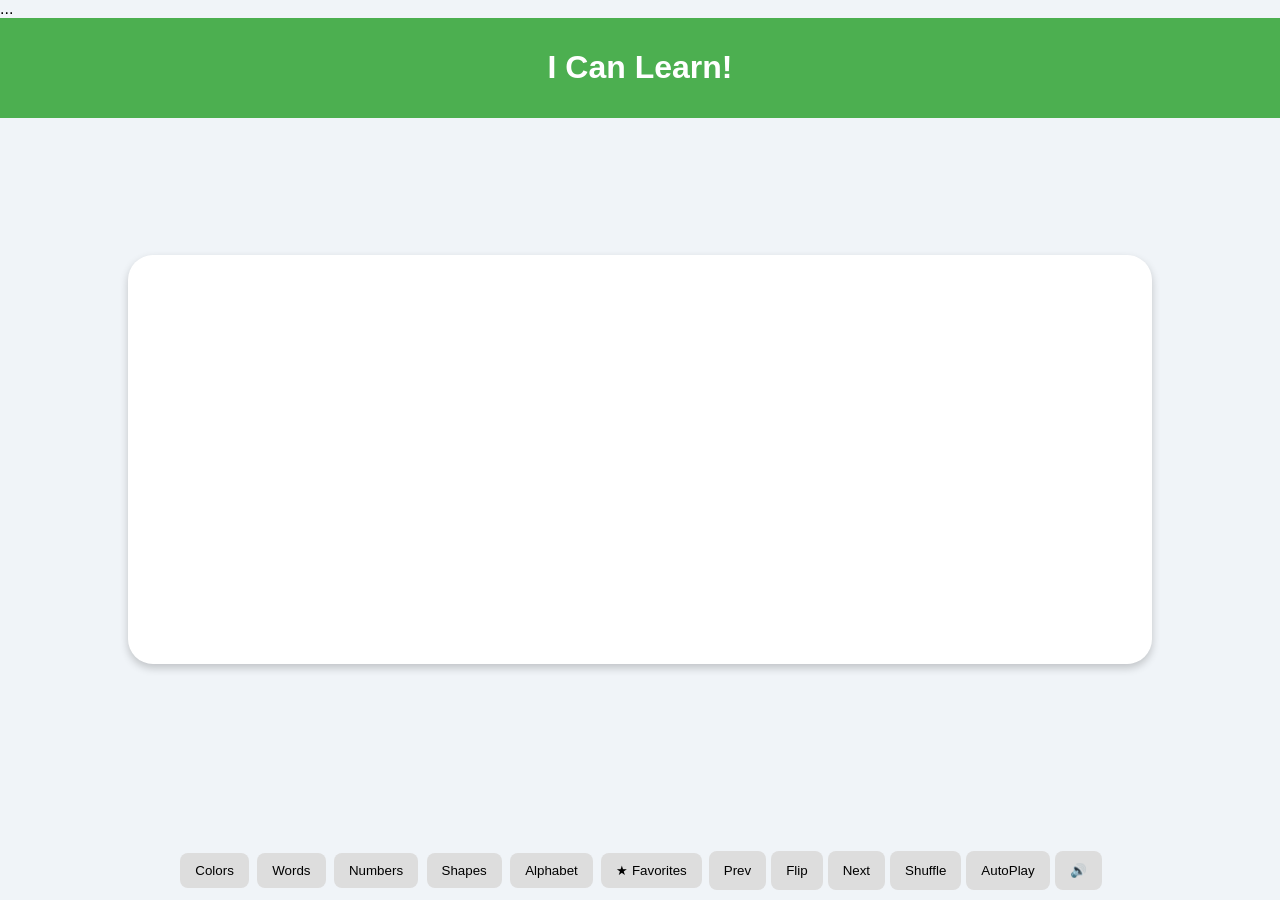
==== index.html @ a1feba32 "Update index.html" ====
<!DOCTYPE html>
<html lang="en">
<head>
  <meta charset="UTF-8">
  <meta name="viewport" content="width=device-width, initial-scale=1.0">
  <title>Flashcards PWA</title>

  <!-- PWA manifest -->
  <link rel="manifest" href="manifest.webmanifest">
  <meta name="theme-color" content="#4CAF50">

  <!-- iOS install support -->
  <link rel="apple-touch-icon" href="icons/icon-192.png">
  <meta name="apple-mobile-web-app-capable" content="yes">
  <meta name="apple-mobile-web-app-status-bar-style" content="black-translucent">
</head>
<body>
  ...
  <script>
    // Register service worker
    if ('serviceWorker' in navigator) {
      navigator.serviceWorker.register('service-worker.js')
        .then(() => console.log("Service Worker registered"))
        .catch(err => console.log("SW fail:", err));
    }
  </script>
</body>

<meta charset="UTF-8">
<meta name="viewport" content="width=device-width, initial-scale=1.0">
<title>Flashcards PWA</title>
<link rel="manifest" href="manifest.webmanifest">
<style>
:root {
  --bg: #f0f4f8;
  --card: #ffffff;
  --accent: #4CAF50;
}
body {
  margin:0; font-family:sans-serif; background:var(--bg); display:flex; flex-direction:column; height:100vh;
}
header {
  background:var(--accent); color:white; padding:10px; text-align:center;
}
main { flex:1; display:flex; flex-direction:column; align-items:center; justify-content:center; }
.stage { flex:1; display:flex; align-items:center; justify-content:center; width:100%; perspective:1000px; }
.card {
  width:80%; height:60%; position:relative; transform-style:preserve-3d; transition:transform 0.8s;
}
.card.flipped { transform:rotateY(180deg); }
.face {
  position:absolute; width:100%; height:100%; backface-visibility:hidden; display:flex; flex-direction:column; align-items:center; justify-content:center;
  border-radius:25px; background:var(--card); box-shadow:0 4px 8px rgba(0,0,0,0.2);
}
.back { transform:rotateY(180deg); }
.big-text { font-size:5rem; margin-bottom:10px; }
.sub { font-size:2rem; }

nav { display:flex; justify-content:center; flex-wrap:wrap; margin:10px; gap:5px; }
button { padding:10px 15px; border:none; border-radius:8px; cursor:pointer; background:#ddd; }
button[aria-pressed="true"] { background:var(--accent); color:#fff; }
.seg button { margin:2px; }

/* Alphabet grid */
.alphabet-grid {
  display:grid; grid-template-columns:repeat(auto-fill, minmax(120px,1fr));
  gap:15px; padding:20px; width:100%; box-sizing:border-box;
}
.alphabet-tile {
  background:#fff; border-radius:15px; box-shadow:0 4px 8px rgba(0,0,0,0.2);
  text-align:center; padding:15px; font-size:2rem; cursor:pointer; transition:transform 0.2s ease;
}
.alphabet-tile:hover { transform:scale(1.05); }
.alphabet-tile .letter { font-size:3rem; font-weight:bold; margin-bottom:5px; }
.alphabet-tile .emoji { font-size:2rem; margin-bottom:5px; }
.alphabet-tile .word { font-size:1.2rem; color:#444; }
.highlight { border:3px solid var(--accent); }
</style>
</head>
<body>
<header>
  <h1 id="appTitle">I Can Learn!</h1>
</header>
<main>
  <div class="stage">
    <div class="card" id="card">
      <div class="face front" id="front"></div>
      <div class="face back" id="back"></div>
    </div>
  </div>
  <div class="alphabet-grid" id="alphabetGrid" hidden></div>
</main>
<nav>
  <div class="seg">
    <button data-mode="colors">Colors</button>
    <button data-mode="words">Words</button>
    <button data-mode="numbers">Numbers</button>
    <button data-mode="shapes">Shapes</button>
    <button data-mode="alphabet">Alphabet</button>
    <button data-mode="favorites">★ Favorites</button>
  </div>
  <button id="prev">Prev</button>
  <button id="flip">Flip</button>
  <button id="next">Next</button>
  <button id="shuffle">Shuffle</button>
  <button id="auto">AutoPlay</button>
  <button id="speak">🔊</button>
</nav>

<script>
const COLORS=[{front:"Red",back:"🔴"},{front:"Blue",back:"🔵"},{front:"Green",back:"🟢"},{front:"Yellow",back:"🟡"}
{front:”Orange”,back:”🟠”}
{front:”Brown”,back:”🟤”}
{front:”Purple”,back:”🟣”}
{front:”White”,back:”⚪️”}
{front:”Black”,back:”⚫️”];
const WORDS=[
  {emoji:"🍎",word:"Apple"},{emoji:"🐻",word:"Bear"},{emoji:"🐱",word:"Cat"},
  {emoji:"🐶",word:"Dog"},{emoji:"🥚",word:"Egg"},{emoji:"🐸",word:"Frog"},
  {emoji:"🦒",word:"Giraffe"},{emoji:"🏠",word:"House"},{emoji:"🍦",word:"Ice Cream"},
  {emoji:"🧃",word:"Juice"},{emoji:"🦘",word:"Kangaroo"},{emoji:"🦁",word:"Lion"},
  {emoji:"🌝",word:"Moon"},{emoji:"🥷🏽",word:"Ninja"},{emoji:"🐙",word:"Octopus"},
  {emoji:"🍕",word:"Pizza"},{emoji:"👸",word:"Queen"},{emoji:"🌈",word:"Rainbow"},
  {emoji:"⭐",word:"Star"},{emoji:"🌳",word:"Tree"},{emoji:"☂️",word:"Umbrella"},
  {emoji:"🎻",word:"Violin"},{emoji:"🌊",word:"Water"},{emoji:"❌",word:"X-ray"},
  {emoji:"🛶",word:"Yacht"},{emoji:"🦓",word:"Zebra"}
];
const NUMBERS=[{front:"1"},
{front:"2"},
{front:"3"},
{front:”4”},
{front:”5”},
{front:”6”},
{front:”7”},
{front:”8”}
{front:”9”},
{front:”10”}
];
const SHAPES=[{front:"Circle",back:"⚪"},{front:"Square",back:"⬜"},{front:"Triangle",back:"🔺"},
{front:”Oval”,back:”🥚”},
{front:”Diamond”,back:”🔷”}];
const FAVORITES=[];
let mode="colors", index=0, flipped=false, autoplay=null, muted=false;

// DOM
const card=document.getElementById("card"), front=document.getElementById("front"), back=document.getElementById("back");
const appTitle=document.getElementById("appTitle"), alphabetGrid=document.getElementById("alphabetGrid");

// Alphabet mode
let alphabetTimer=null, alphabetIndex=0;

function deck(){
  return mode==="colors"?COLORS:
         mode==="words"?WORDS:
         mode==="numbers"?NUMBERS:
         mode==="shapes"?SHAPES:
         mode==="alphabet"?LETTERS:
         FAVORITES;
}

function speak(text){
  if(muted) return;
  speechSynthesis.cancel();
  const utter=new SpeechSynthesisUtterance(text);
  speechSynthesis.speak(utter);
}

function render(){
  if(mode==="alphabet"){ renderAlphabetGrid(); return; }
  exitAlphabetGrid();
  const d=deck(); if(index>=d.length) index=0;
  const item=d[index];
  card.classList.toggle("flipped",flipped);
  if(mode==="letters"){
    appTitle.textContent="Flashcards: Letters";
    front.innerHTML=`<div class="big-text">${item.letter}</div>`;
    back.innerHTML=`<div class="emoji">${item.emoji}</div><div class="sub">${item.word}</div>`;
  }else if(mode==="colors"){
    appTitle.textContent="Flashcards: Colors";
    front.innerHTML=`<div class="big-text">${item.front}</div>`;
    back.innerHTML=`<div class="big-text">${item.back}</div>`;
  }else if(mode==="numbers"){
    appTitle.textContent="Flashcards: Numbers";
    front.innerHTML=`<div class="big-text">${item.front}</div>`;
    back.innerHTML=`<div class="big-text">${item.back}</div>`;
  }else if(mode==="shapes"){
    appTitle.textContent="Flashcards: Shapes";
    front.innerHTML=`<div class="big-text">${item.front}</div>`;
    back.innerHTML=`<div class="big-text">${item.back}</div>`;
  }else if(mode==="favorites"){
    appTitle.textContent="Flashcards: Favorites";
    front.innerHTML=`<div class="big-text">${item.front}</div>`;
    back.innerHTML=`<div class="big-text">${item.back}</div>`;
  }
  speak(item.front||item.letter);
}

// Alphabet Grid
function renderAlphabetGrid(){
  appTitle.textContent="Flashcards: Alphabet Grid";
  document.querySelector(".stage").style.display="none";
  alphabetGrid.hidden=false;
  alphabetGrid.innerHTML="";
  LETTERS.forEach((item,idx)=>{
    const tile=document.createElement("div");
    tile.className="alphabet-tile";
    tile.innerHTML=`<div class="letter">${item.letter}</div><div class="emoji">${item.emoji}</div><div class="word">${item.word}</div>`;
    tile.addEventListener("click",()=>{
      speak(`${item.letter}, ${item.word}`);
      highlightTile(idx);
      alphabetIndex=idx;
    });
    alphabetGrid.appendChild(tile);
  });
  if(alphabetTimer) clearInterval(alphabetTimer);
  alphabetIndex=0;
  speak(`${LETTERS[0].letter}, ${LETTERS[0].word}`);
  highlightTile(0);
  alphabetTimer=setInterval(()=>{
    alphabetIndex=(alphabetIndex+1)%LETTERS.length;
    const l=LETTERS[alphabetIndex];
    speak(`${l.letter}, ${l.word}`);
    highlightTile(alphabetIndex);
  },5000);
}
function highlightTile(idx){
  document.querySelectorAll(".alphabet-tile").forEach((t,i)=>t.classList.toggle("highlight",i===idx));
}
function exitAlphabetGrid(){
  if(alphabetTimer) clearInterval(alphabetTimer);
  alphabetGrid.hidden=true;
  document.querySelector(".stage").style.display="flex";
}

// Events
document.querySelectorAll("[data-mode]").forEach(b=>b.onclick=()=>{
  mode=b.dataset.mode; index=0; flipped=false; render();
});
document.getElementById("prev").onclick=()=>{index=(index-1+deck().length)%deck().length;render();};
document.getElementById("next").onclick=()=>{index=(index+1)%deck().length;render();};
document.getElementById("flip").onclick=()=>{flipped=!flipped;render();};
document.getElementById("shuffle").onclick=()=>{index=Math.floor(Math.random()*deck().length);render();};
document.getElementById("auto").onclick=()=>{
  if(autoplay){clearInterval(autoplay);autoplay=null;}
  else autoplay=setInterval(()=>{index=(index+1)%deck().length;render();},2000);
};
document.getElementById("speak").onclick=()=>{muted=!muted;document.getElementById("speak").textContent=muted?"🔇":"🔊";};

// Swipe
let touchStartX=0;
document.addEventListener("touchstart",e=>{touchStartX=e.changedTouches[0].screenX;});
document.addEventListener("touchend",e=>{
  let dx=e.changedTouches[0].screenX-touchStartX;
  if(Math.abs(dx)>50){ if(dx>0) index=(index-1+deck().length)%deck().length; else index=(index+1)%deck().length; render();}
});

// Start
render();
</script>
</body>
</html>
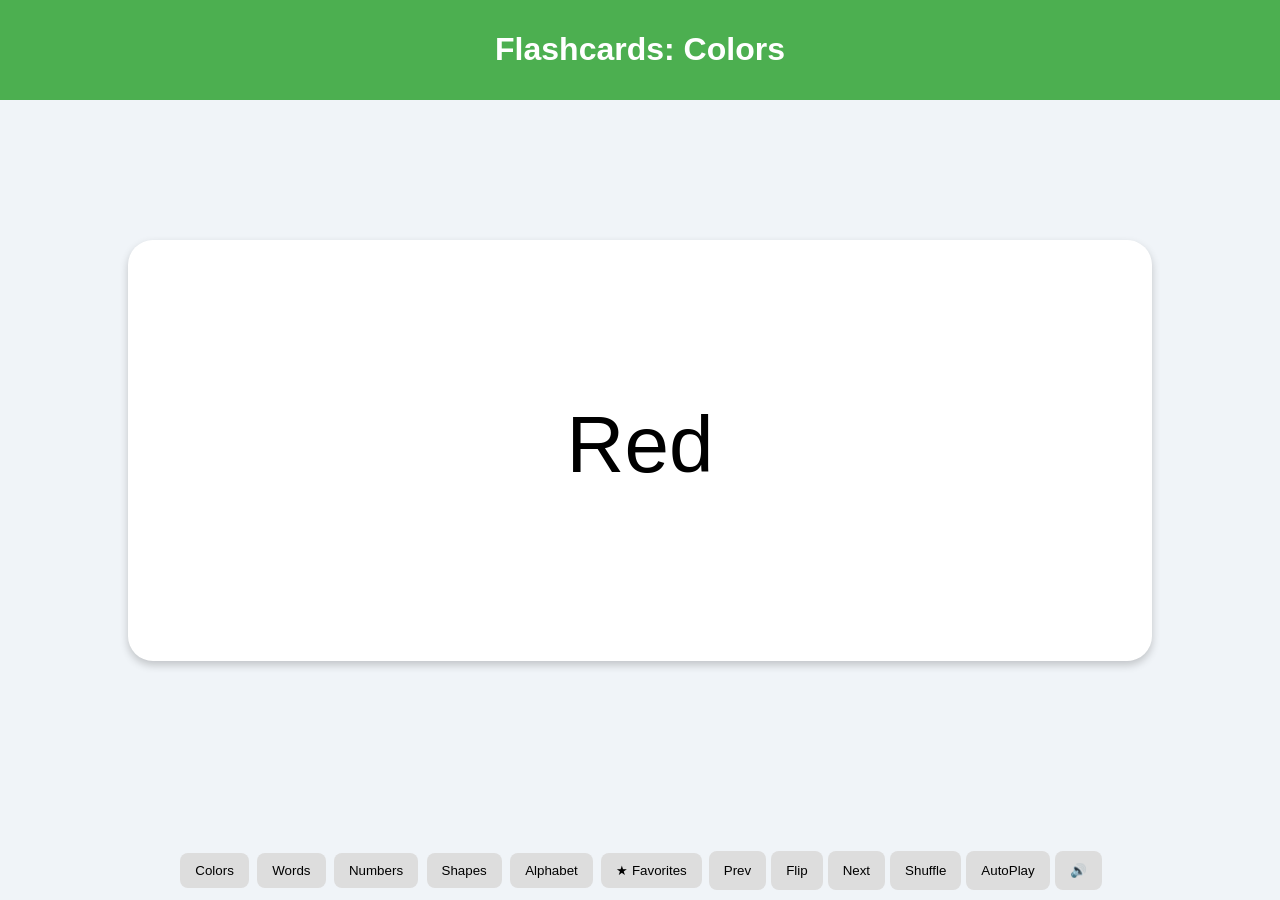
==== commit 067a5563: "Update index.html" ====
--- a/index.html
+++ b/index.html
@@ -13,69 +13,53 @@
   <link rel="apple-touch-icon" href="icons/icon-192.png">
   <meta name="apple-mobile-web-app-capable" content="yes">
   <meta name="apple-mobile-web-app-status-bar-style" content="black-translucent">
-</head>
-<body>
-  ...
-  <script>
-    // Register service worker
-    if ('serviceWorker' in navigator) {
-      navigator.serviceWorker.register('service-worker.js')
-        .then(() => console.log("Service Worker registered"))
-        .catch(err => console.log("SW fail:", err));
-    }
-  </script>
-</body>
-
-<meta charset="UTF-8">
-<meta name="viewport" content="width=device-width, initial-scale=1.0">
-<title>Flashcards PWA</title>
-<link rel="manifest" href="manifest.webmanifest">
-<style>
-:root {
-  --bg: #f0f4f8;
-  --card: #ffffff;
-  --accent: #4CAF50;
-}
-body {
-  margin:0; font-family:sans-serif; background:var(--bg); display:flex; flex-direction:column; height:100vh;
-}
-header {
-  background:var(--accent); color:white; padding:10px; text-align:center;
-}
-main { flex:1; display:flex; flex-direction:column; align-items:center; justify-content:center; }
-.stage { flex:1; display:flex; align-items:center; justify-content:center; width:100%; perspective:1000px; }
-.card {
-  width:80%; height:60%; position:relative; transform-style:preserve-3d; transition:transform 0.8s;
-}
-.card.flipped { transform:rotateY(180deg); }
-.face {
-  position:absolute; width:100%; height:100%; backface-visibility:hidden; display:flex; flex-direction:column; align-items:center; justify-content:center;
-  border-radius:25px; background:var(--card); box-shadow:0 4px 8px rgba(0,0,0,0.2);
-}
-.back { transform:rotateY(180deg); }
-.big-text { font-size:5rem; margin-bottom:10px; }
-.sub { font-size:2rem; }
-
-nav { display:flex; justify-content:center; flex-wrap:wrap; margin:10px; gap:5px; }
-button { padding:10px 15px; border:none; border-radius:8px; cursor:pointer; background:#ddd; }
-button[aria-pressed="true"] { background:var(--accent); color:#fff; }
-.seg button { margin:2px; }
-
-/* Alphabet grid */
-.alphabet-grid {
-  display:grid; grid-template-columns:repeat(auto-fill, minmax(120px,1fr));
-  gap:15px; padding:20px; width:100%; box-sizing:border-box;
-}
-.alphabet-tile {
-  background:#fff; border-radius:15px; box-shadow:0 4px 8px rgba(0,0,0,0.2);
-  text-align:center; padding:15px; font-size:2rem; cursor:pointer; transition:transform 0.2s ease;
-}
-.alphabet-tile:hover { transform:scale(1.05); }
-.alphabet-tile .letter { font-size:3rem; font-weight:bold; margin-bottom:5px; }
-.alphabet-tile .emoji { font-size:2rem; margin-bottom:5px; }
-.alphabet-tile .word { font-size:1.2rem; color:#444; }
-.highlight { border:3px solid var(--accent); }
-</style>
+
+  <style>
+    :root {
+      --bg: #f0f4f8;
+      --card: #ffffff;
+      --accent: #4CAF50;
+    }
+    body {
+      margin:0; font-family:sans-serif; background:var(--bg); display:flex; flex-direction:column; height:100vh;
+    }
+    header {
+      background:var(--accent); color:white; padding:10px; text-align:center;
+    }
+    main { flex:1; display:flex; flex-direction:column; align-items:center; justify-content:center; }
+    .stage { flex:1; display:flex; align-items:center; justify-content:center; width:100%; perspective:1000px; }
+    .card {
+      width:80%; height:60%; position:relative; transform-style:preserve-3d; transition:transform 0.8s;
+    }
+    .card.flipped { transform:rotateY(180deg); }
+    .face {
+      position:absolute; width:100%; height:100%; backface-visibility:hidden; display:flex; flex-direction:column; align-items:center; justify-content:center;
+      border-radius:25px; background:var(--card); box-shadow:0 4px 8px rgba(0,0,0,0.2);
+    }
+    .back { transform:rotateY(180deg); }
+    .big-text { font-size:5rem; margin-bottom:10px; }
+    .sub { font-size:2rem; }
+
+    nav { display:flex; justify-content:center; flex-wrap:wrap; margin:10px; gap:5px; }
+    button { padding:10px 15px; border:none; border-radius:8px; cursor:pointer; background:#ddd; }
+    button[aria-pressed="true"] { background:var(--accent); color:#fff; }
+    .seg button { margin:2px; }
+
+    /* Alphabet grid */
+    .alphabet-grid {
+      display:grid; grid-template-columns:repeat(auto-fill, minmax(120px,1fr));
+      gap:15px; padding:20px; width:100%; box-sizing:border-box;
+    }
+    .alphabet-tile {
+      background:#fff; border-radius:15px; box-shadow:0 4px 8px rgba(0,0,0,0.2);
+      text-align:center; padding:15px; font-size:2rem; cursor:pointer; transition:transform 0.2s ease;
+    }
+    .alphabet-tile:hover { transform:scale(1.05); }
+    .alphabet-tile .letter { font-size:3rem; font-weight:bold; margin-bottom:5px; }
+    .alphabet-tile .emoji { font-size:2rem; margin-bottom:5px; }
+    .alphabet-tile .word { font-size:1.2rem; color:#444; }
+    .highlight { border:3px solid var(--accent); }
+  </style>
 </head>
 <body>
 <header>
@@ -108,12 +92,18 @@
 </nav>
 
 <script>
-const COLORS=[{front:"Red",back:"🔴"},{front:"Blue",back:"🔵"},{front:"Green",back:"🟢"},{front:"Yellow",back:"🟡"}
-{front:”Orange”,back:”🟠”}
-{front:”Brown”,back:”🟤”}
-{front:”Purple”,back:”🟣”}
-{front:”White”,back:”⚪️”}
-{front:”Black”,back:”⚫️”];
+// --- Decks ---
+const COLORS=[
+  {front:"Red",back:"🔴"},
+  {front:"Blue",back:"🔵"},
+  {front:"Green",back:"🟢"},
+  {front:"Yellow",back:"🟡"},
+  {front:"Orange",back:"🟠"},
+  {front:"Brown",back:"🟤"},
+  {front:"Purple",back:"🟣"},
+  {front:"White",back:"⚪️"},
+  {front:"Black",back:"⚫️"}
+];
 const WORDS=[
   {emoji:"🍎",word:"Apple"},{emoji:"🐻",word:"Bear"},{emoji:"🐱",word:"Cat"},
   {emoji:"🐶",word:"Dog"},{emoji:"🥚",word:"Egg"},{emoji:"🐸",word:"Frog"},
@@ -125,30 +115,33 @@
   {emoji:"🎻",word:"Violin"},{emoji:"🌊",word:"Water"},{emoji:"❌",word:"X-ray"},
   {emoji:"🛶",word:"Yacht"},{emoji:"🦓",word:"Zebra"}
 ];
-const NUMBERS=[{front:"1"},
-{front:"2"},
-{front:"3"},
-{front:”4”},
-{front:”5”},
-{front:”6”},
-{front:”7”},
-{front:”8”}
-{front:”9”},
-{front:”10”}
-];
-const SHAPES=[{front:"Circle",back:"⚪"},{front:"Square",back:"⬜"},{front:"Triangle",back:"🔺"},
-{front:”Oval”,back:”🥚”},
-{front:”Diamond”,back:”🔷”}];
+const NUMBERS=[
+  {front:"1",back:"1"},{front:"2",back:"2"},{front:"3",back:"3"},
+  {front:"4",back:"4"},{front:"5",back:"5"},{front:"6",back:"6"},
+  {front:"7",back:"7"},{front:"8",back:"8"},{front:"9",back:"9"},
+  {front:"10",back:"10"}
+];
+const SHAPES=[
+  {front:"Circle",back:"⚪"},{front:"Square",back:"⬜"},{front:"Triangle",back:"🔺"},
+  {front:"Oval",back:"🥚"},{front:"Diamond",back:"🔷"}
+];
+const LETTERS=[
+  {letter:"A",emoji:"🍎",word:"Apple"},
+  {letter:"B",emoji:"🐻",word:"Bear"},
+  {letter:"C",emoji:"🐱",word:"Cat"},
+  // ... continue full alphabet
+];
 const FAVORITES=[];
+
+// --- State ---
 let mode="colors", index=0, flipped=false, autoplay=null, muted=false;
-
-// DOM
 const card=document.getElementById("card"), front=document.getElementById("front"), back=document.getElementById("back");
 const appTitle=document.getElementById("appTitle"), alphabetGrid=document.getElementById("alphabetGrid");
 
 // Alphabet mode
 let alphabetTimer=null, alphabetIndex=0;
 
+// --- Helpers ---
 function deck(){
   return mode==="colors"?COLORS:
          mode==="words"?WORDS:
@@ -157,45 +150,33 @@
          mode==="alphabet"?LETTERS:
          FAVORITES;
 }
-
 function speak(text){
   if(muted) return;
   speechSynthesis.cancel();
   const utter=new SpeechSynthesisUtterance(text);
   speechSynthesis.speak(utter);
 }
-
 function render(){
   if(mode==="alphabet"){ renderAlphabetGrid(); return; }
   exitAlphabetGrid();
   const d=deck(); if(index>=d.length) index=0;
   const item=d[index];
   card.classList.toggle("flipped",flipped);
-  if(mode==="letters"){
-    appTitle.textContent="Flashcards: Letters";
-    front.innerHTML=`<div class="big-text">${item.letter}</div>`;
-    back.innerHTML=`<div class="emoji">${item.emoji}</div><div class="sub">${item.word}</div>`;
-  }else if(mode==="colors"){
-    appTitle.textContent="Flashcards: Colors";
-    front.innerHTML=`<div class="big-text">${item.front}</div>`;
-    back.innerHTML=`<div class="big-text">${item.back}</div>`;
-  }else if(mode==="numbers"){
-    appTitle.textContent="Flashcards: Numbers";
-    front.innerHTML=`<div class="big-text">${item.front}</div>`;
-    back.innerHTML=`<div class="big-text">${item.back}</div>`;
-  }else if(mode==="shapes"){
-    appTitle.textContent="Flashcards: Shapes";
-    front.innerHTML=`<div class="big-text">${item.front}</div>`;
-    back.innerHTML=`<div class="big-text">${item.back}</div>`;
-  }else if(mode==="favorites"){
-    appTitle.textContent="Flashcards: Favorites";
-    front.innerHTML=`<div class="big-text">${item.front}</div>`;
-    back.innerHTML=`<div class="big-text">${item.back}</div>`;
+
+  if(mode==="words"){
+    appTitle.textContent="Flashcards: Words";
+    front.innerHTML=`<div class="emoji">${item.emoji}</div>`;
+    back.innerHTML=`<div class="word">${item.word}</div>`;
+    speak(item.word);
+  }else{
+    appTitle.textContent="Flashcards: " + mode.charAt(0).toUpperCase()+mode.slice(1);
+    front.innerHTML=`<div class="big-text">${item.front||item.letter}</div>`;
+    back.innerHTML=`<div class="big-text">${item.back||item.word||""}</div>`;
+    speak(item.front||item.letter);
   }
-  speak(item.front||item.letter);
-}
-
-// Alphabet Grid
+}
+
+// --- Alphabet Grid ---
 function renderAlphabetGrid(){
   appTitle.textContent="Flashcards: Alphabet Grid";
   document.querySelector(".stage").style.display="none";
@@ -232,7 +213,7 @@
   document.querySelector(".stage").style.display="flex";
 }
 
-// Events
+// --- Events ---
 document.querySelectorAll("[data-mode]").forEach(b=>b.onclick=()=>{
   mode=b.dataset.mode; index=0; flipped=false; render();
 });
@@ -254,7 +235,7 @@
   if(Math.abs(dx)>50){ if(dx>0) index=(index-1+deck().length)%deck().length; else index=(index+1)%deck().length; render();}
 });
 
-// Start
+// --- Init ---
 render();
 </script>
 </body>
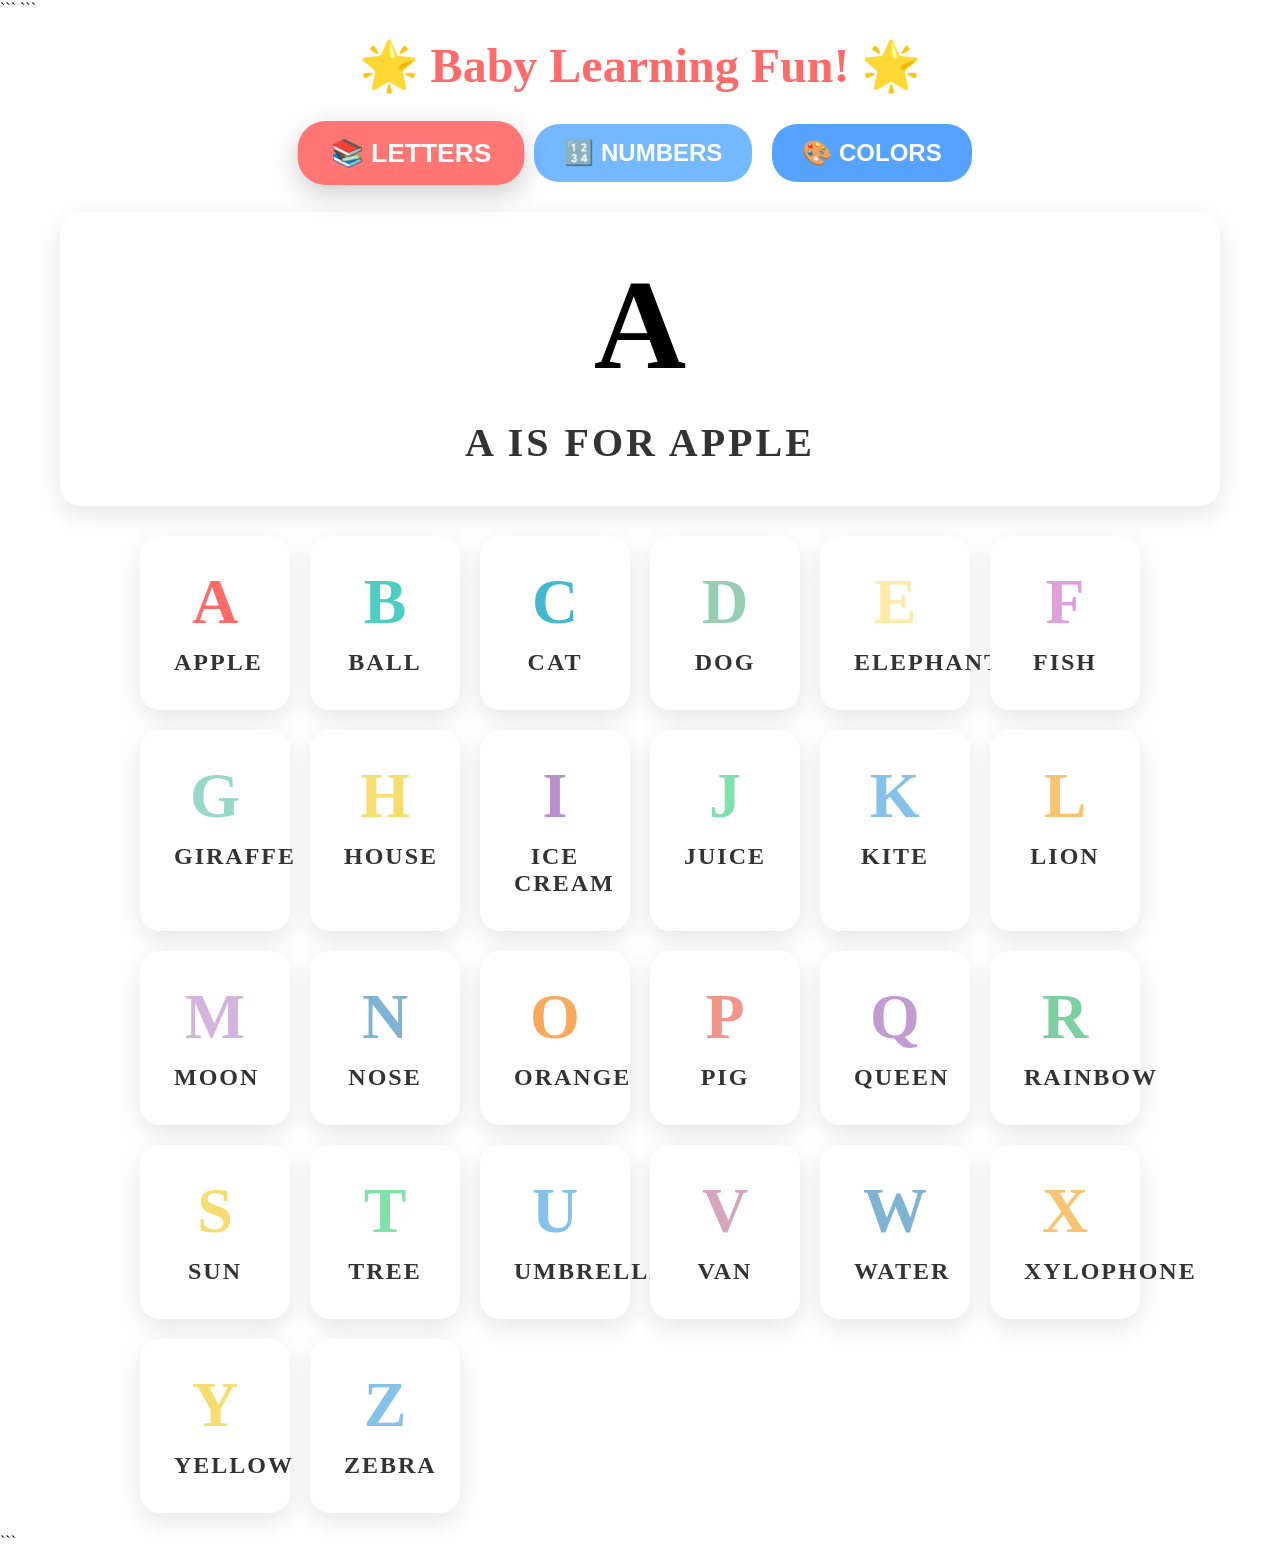
==== commit d37c7083: "Update index.html" ====
--- a/index.html
+++ b/index.html
@@ -1,242 +1,475 @@
 <!DOCTYPE html>
+
 <html lang="en">
 <head>
-  <meta charset="UTF-8">
-  <meta name="viewport" content="width=device-width, initial-scale=1.0">
-  <title>Flashcards PWA</title>
-
-  <!-- PWA manifest -->
-  <link rel="manifest" href="manifest.webmanifest">
-  <meta name="theme-color" content="#4CAF50">
-
-  <!-- iOS install support -->
-  <link rel="apple-touch-icon" href="icons/icon-192.png">
-  <meta name="apple-mobile-web-app-capable" content="yes">
-  <meta name="apple-mobile-web-app-status-bar-style" content="black-translucent">
-
-  <style>
-    :root {
-      --bg: #f0f4f8;
-      --card: #ffffff;
-      --accent: #4CAF50;
-    }
+    <meta charset="UTF-8">
+    <meta name="viewport" content="width=device-width, initial-scale=1.0">
+    <title>Baby Learning App</title>
+    <style>
+        * {
+            margin: 0;
+            padding: 0;
+            box-sizing: border-box;
+        }
+
+```
     body {
-      margin:0; font-family:sans-serif; background:var(--bg); display:flex; flex-direction:column; height:100vh;
-    }
-    header {
-      background:var(--accent); color:white; padding:10px; text-align:center;
-    }
-    main { flex:1; display:flex; flex-direction:column; align-items:center; justify-content:center; }
-    .stage { flex:1; display:flex; align-items:center; justify-content:center; width:100%; perspective:1000px; }
-    .card {
-      width:80%; height:60%; position:relative; transform-style:preserve-3d; transition:transform 0.8s;
-    }
-    .card.flipped { transform:rotateY(180deg); }
-    .face {
-      position:absolute; width:100%; height:100%; backface-visibility:hidden; display:flex; flex-direction:column; align-items:center; justify-content:center;
-      border-radius:25px; background:var(--card); box-shadow:0 4px 8px rgba(0,0,0,0.2);
-    }
-    .back { transform:rotateY(180deg); }
-    .big-text { font-size:5rem; margin-bottom:10px; }
-    .sub { font-size:2rem; }
-
-    nav { display:flex; justify-content:center; flex-wrap:wrap; margin:10px; gap:5px; }
-    button { padding:10px 15px; border:none; border-radius:8px; cursor:pointer; background:#ddd; }
-    button[aria-pressed="true"] { background:var(--accent); color:#fff; }
-    .seg button { margin:2px; }
-
-    /* Alphabet grid */
-    .alphabet-grid {
-      display:grid; grid-template-columns:repeat(auto-fill, minmax(120px,1fr));
-      gap:15px; padding:20px; width:100%; box-sizing:border-box;
-    }
-    .alphabet-tile {
-      background:#fff; border-radius:15px; box-shadow:0 4px 8px rgba(0,0,0,0.2);
-      text-align:center; padding:15px; font-size:2rem; cursor:pointer; transition:transform 0.2s ease;
-    }
-    .alphabet-tile:hover { transform:scale(1.05); }
-    .alphabet-tile .letter { font-size:3rem; font-weight:bold; margin-bottom:5px; }
-    .alphabet-tile .emoji { font-size:2rem; margin-bottom:5px; }
-    .alphabet-tile .word { font-size:1.2rem; color:#444; }
-    .highlight { border:3px solid var(--accent); }
-  </style>
+        font-family: 'Comic Sans MS', cursive, sans-serif;
+        background: linear-gradient(135deg, #ff9a9e 0%, #fecfef 50%, #fecfef 100%);
+        min-height: 100vh;
+        user-select: none;
+        overflow-x: hidden;
+    }
+
+    .container {
+        max-width: 1200px;
+        margin: 0 auto;
+        padding: 20px;
+    }
+
+    .header {
+        text-align: center;
+        margin-bottom: 30px;
+    }
+
+    .header h1 {
+        font-size: 3rem;
+        color: #ff6b6b;
+        text-shadow: 3px 3px 0px #fff;
+        margin-bottom: 10px;
+        animation: bounce 2s infinite;
+    }
+
+    @keyframes bounce {
+        0%, 20%, 50%, 80%, 100% { transform: translateY(0); }
+        40% { transform: translateY(-10px); }
+        60% { transform: translateY(-5px); }
+    }
+
+    .tabs {
+        display: flex;
+        justify-content: center;
+        gap: 20px;
+        margin-bottom: 30px;
+        flex-wrap: wrap;
+    }
+
+    .tab {
+        padding: 15px 30px;
+        font-size: 1.5rem;
+        border: none;
+        border-radius: 25px;
+        cursor: pointer;
+        transition: all 0.3s ease;
+        font-weight: bold;
+        text-transform: uppercase;
+    }
+
+    .tab.letters {
+        background: #ff7675;
+        color: white;
+    }
+
+    .tab.numbers {
+        background: #74b9ff;
+        color: white;
+    }
+
+    .tab.colors {
+        background: #55a3ff;
+        color: white;
+    }
+
+    .tab.active {
+        transform: scale(1.1);
+        box-shadow: 0 8px 25px rgba(0,0,0,0.2);
+    }
+
+    .content {
+        display: none;
+        animation: fadeIn 0.5s ease;
+    }
+
+    .content.active {
+        display: block;
+    }
+
+    @keyframes fadeIn {
+        from { opacity: 0; transform: translateY(20px); }
+        to { opacity: 1; transform: translateY(0); }
+    }
+
+    .grid {
+        display: grid;
+        grid-template-columns: repeat(auto-fit, minmax(150px, 1fr));
+        gap: 20px;
+        max-width: 1000px;
+        margin: 0 auto;
+    }
+
+    .learning-item {
+        background: white;
+        border-radius: 20px;
+        padding: 30px;
+        text-align: center;
+        cursor: pointer;
+        transition: all 0.3s ease;
+        box-shadow: 0 8px 25px rgba(0,0,0,0.1);
+        border: 4px solid transparent;
+    }
+
+    .learning-item:hover {
+        transform: scale(1.05) rotate(2deg);
+        box-shadow: 0 12px 35px rgba(0,0,0,0.2);
+        border-color: #ff6b6b;
+    }
+
+    .learning-item:active {
+        transform: scale(0.95);
+    }
+
+    .item-display {
+        font-size: 4rem;
+        font-weight: bold;
+        margin-bottom: 15px;
+        line-height: 1;
+    }
+
+    .item-label {
+        font-size: 1.5rem;
+        font-weight: bold;
+        color: #333;
+        text-transform: uppercase;
+        letter-spacing: 2px;
+    }
+
+    .color-item {
+        width: 120px;
+        height: 120px;
+        border-radius: 50%;
+        margin: 0 auto 15px;
+        border: 6px solid white;
+        box-shadow: 0 4px 15px rgba(0,0,0,0.2);
+    }
+
+    .current-display {
+        background: white;
+        border-radius: 20px;
+        padding: 40px;
+        text-align: center;
+        margin-bottom: 30px;
+        box-shadow: 0 8px 25px rgba(0,0,0,0.1);
+    }
+
+    .current-item {
+        font-size: 8rem;
+        font-weight: bold;
+        margin-bottom: 20px;
+        animation: pulse 2s infinite;
+    }
+
+    .current-label {
+        font-size: 2.5rem;
+        font-weight: bold;
+        color: #333;
+        text-transform: uppercase;
+        letter-spacing: 3px;
+    }
+
+    @keyframes pulse {
+        0% { transform: scale(1); }
+        50% { transform: scale(1.1); }
+        100% { transform: scale(1); }
+    }
+
+    .sound-indicator {
+        position: fixed;
+        top: 20px;
+        right: 20px;
+        background: #ff6b6b;
+        color: white;
+        padding: 10px 20px;
+        border-radius: 20px;
+        font-weight: bold;
+        opacity: 0;
+        transition: opacity 0.3s ease;
+    }
+
+    .sound-indicator.show {
+        opacity: 1;
+    }
+
+    @media (max-width: 768px) {
+        .header h1 {
+            font-size: 2rem;
+        }
+        .tab {
+            padding: 12px 20px;
+            font-size: 1.2rem;
+        }
+        .current-item {
+            font-size: 5rem;
+        }
+        .current-label {
+            font-size: 1.8rem;
+        }
+        .item-display {
+            font-size: 3rem;
+        }
+    }
+</style>
+```
+
 </head>
 <body>
-<header>
-  <h1 id="appTitle">I Can Learn!</h1>
-</header>
-<main>
-  <div class="stage">
-    <div class="card" id="card">
-      <div class="face front" id="front"></div>
-      <div class="face back" id="back"></div>
+    <div class="sound-indicator" id="soundIndicator">Playing Sound! 🔊</div>
+
+```
+<div class="container">
+    <div class="header">
+        <h1>🌟 Baby Learning Fun! 🌟</h1>
     </div>
-  </div>
-  <div class="alphabet-grid" id="alphabetGrid" hidden></div>
-</main>
-<nav>
-  <div class="seg">
-    <button data-mode="colors">Colors</button>
-    <button data-mode="words">Words</button>
-    <button data-mode="numbers">Numbers</button>
-    <button data-mode="shapes">Shapes</button>
-    <button data-mode="alphabet">Alphabet</button>
-    <button data-mode="favorites">★ Favorites</button>
-  </div>
-  <button id="prev">Prev</button>
-  <button id="flip">Flip</button>
-  <button id="next">Next</button>
-  <button id="shuffle">Shuffle</button>
-  <button id="auto">AutoPlay</button>
-  <button id="speak">🔊</button>
-</nav>
+
+    <div class="tabs">
+        <button class="tab letters active" onclick="showTab('letters')">📚 Letters</button>
+        <button class="tab numbers" onclick="showTab('numbers')">🔢 Numbers</button>
+        <button class="tab colors" onclick="showTab('colors')">🎨 Colors</button>
+    </div>
+
+    <div id="letters" class="content active">
+        <div class="current-display">
+            <div class="current-item" id="currentLetter">A</div>
+            <div class="current-label" id="currentLetterLabel">A is for Apple</div>
+        </div>
+        <div class="grid" id="lettersGrid"></div>
+    </div>
+
+    <div id="numbers" class="content">
+        <div class="current-display">
+            <div class="current-item" id="currentNumber">1</div>
+            <div class="current-label" id="currentNumberLabel">One</div>
+        </div>
+        <div class="grid" id="numbersGrid"></div>
+    </div>
+
+    <div id="colors" class="content">
+        <div class="current-display">
+            <div class="current-item">
+                <div class="color-item" id="currentColorDisplay" style="background-color: #ff6b6b; width: 150px; height: 150px;"></div>
+            </div>
+            <div class="current-label" id="currentColorLabel">Red</div>
+        </div>
+        <div class="grid" id="colorsGrid"></div>
+    </div>
+</div>
 
 <script>
-// --- Decks ---
-const COLORS=[
-  {front:"Red",back:"🔴"},
-  {front:"Blue",back:"🔵"},
-  {front:"Green",back:"🟢"},
-  {front:"Yellow",back:"🟡"},
-  {front:"Orange",back:"🟠"},
-  {front:"Brown",back:"🟤"},
-  {front:"Purple",back:"🟣"},
-  {front:"White",back:"⚪️"},
-  {front:"Black",back:"⚫️"}
-];
-const WORDS=[
-  {emoji:"🍎",word:"Apple"},{emoji:"🐻",word:"Bear"},{emoji:"🐱",word:"Cat"},
-  {emoji:"🐶",word:"Dog"},{emoji:"🥚",word:"Egg"},{emoji:"🐸",word:"Frog"},
-  {emoji:"🦒",word:"Giraffe"},{emoji:"🏠",word:"House"},{emoji:"🍦",word:"Ice Cream"},
-  {emoji:"🧃",word:"Juice"},{emoji:"🦘",word:"Kangaroo"},{emoji:"🦁",word:"Lion"},
-  {emoji:"🌝",word:"Moon"},{emoji:"🥷🏽",word:"Ninja"},{emoji:"🐙",word:"Octopus"},
-  {emoji:"🍕",word:"Pizza"},{emoji:"👸",word:"Queen"},{emoji:"🌈",word:"Rainbow"},
-  {emoji:"⭐",word:"Star"},{emoji:"🌳",word:"Tree"},{emoji:"☂️",word:"Umbrella"},
-  {emoji:"🎻",word:"Violin"},{emoji:"🌊",word:"Water"},{emoji:"❌",word:"X-ray"},
-  {emoji:"🛶",word:"Yacht"},{emoji:"🦓",word:"Zebra"}
-];
-const NUMBERS=[
-  {front:"1",back:"1"},{front:"2",back:"2"},{front:"3",back:"3"},
-  {front:"4",back:"4"},{front:"5",back:"5"},{front:"6",back:"6"},
-  {front:"7",back:"7"},{front:"8",back:"8"},{front:"9",back:"9"},
-  {front:"10",back:"10"}
-];
-const SHAPES=[
-  {front:"Circle",back:"⚪"},{front:"Square",back:"⬜"},{front:"Triangle",back:"🔺"},
-  {front:"Oval",back:"🥚"},{front:"Diamond",back:"🔷"}
-];
-const LETTERS=[
-  {letter:"A",emoji:"🍎",word:"Apple"},
-  {letter:"B",emoji:"🐻",word:"Bear"},
-  {letter:"C",emoji:"🐱",word:"Cat"},
-  // ... continue full alphabet
-];
-const FAVORITES=[];
-
-// --- State ---
-let mode="colors", index=0, flipped=false, autoplay=null, muted=false;
-const card=document.getElementById("card"), front=document.getElementById("front"), back=document.getElementById("back");
-const appTitle=document.getElementById("appTitle"), alphabetGrid=document.getElementById("alphabetGrid");
-
-// Alphabet mode
-let alphabetTimer=null, alphabetIndex=0;
-
-// --- Helpers ---
-function deck(){
-  return mode==="colors"?COLORS:
-         mode==="words"?WORDS:
-         mode==="numbers"?NUMBERS:
-         mode==="shapes"?SHAPES:
-         mode==="alphabet"?LETTERS:
-         FAVORITES;
-}
-function speak(text){
-  if(muted) return;
-  speechSynthesis.cancel();
-  const utter=new SpeechSynthesisUtterance(text);
-  speechSynthesis.speak(utter);
-}
-function render(){
-  if(mode==="alphabet"){ renderAlphabetGrid(); return; }
-  exitAlphabetGrid();
-  const d=deck(); if(index>=d.length) index=0;
-  const item=d[index];
-  card.classList.toggle("flipped",flipped);
-
-  if(mode==="words"){
-    appTitle.textContent="Flashcards: Words";
-    front.innerHTML=`<div class="emoji">${item.emoji}</div>`;
-    back.innerHTML=`<div class="word">${item.word}</div>`;
-    speak(item.word);
-  }else{
-    appTitle.textContent="Flashcards: " + mode.charAt(0).toUpperCase()+mode.slice(1);
-    front.innerHTML=`<div class="big-text">${item.front||item.letter}</div>`;
-    back.innerHTML=`<div class="big-text">${item.back||item.word||""}</div>`;
-    speak(item.front||item.letter);
-  }
-}
-
-// --- Alphabet Grid ---
-function renderAlphabetGrid(){
-  appTitle.textContent="Flashcards: Alphabet Grid";
-  document.querySelector(".stage").style.display="none";
-  alphabetGrid.hidden=false;
-  alphabetGrid.innerHTML="";
-  LETTERS.forEach((item,idx)=>{
-    const tile=document.createElement("div");
-    tile.className="alphabet-tile";
-    tile.innerHTML=`<div class="letter">${item.letter}</div><div class="emoji">${item.emoji}</div><div class="word">${item.word}</div>`;
-    tile.addEventListener("click",()=>{
-      speak(`${item.letter}, ${item.word}`);
-      highlightTile(idx);
-      alphabetIndex=idx;
-    });
-    alphabetGrid.appendChild(tile);
-  });
-  if(alphabetTimer) clearInterval(alphabetTimer);
-  alphabetIndex=0;
-  speak(`${LETTERS[0].letter}, ${LETTERS[0].word}`);
-  highlightTile(0);
-  alphabetTimer=setInterval(()=>{
-    alphabetIndex=(alphabetIndex+1)%LETTERS.length;
-    const l=LETTERS[alphabetIndex];
-    speak(`${l.letter}, ${l.word}`);
-    highlightTile(alphabetIndex);
-  },5000);
-}
-function highlightTile(idx){
-  document.querySelectorAll(".alphabet-tile").forEach((t,i)=>t.classList.toggle("highlight",i===idx));
-}
-function exitAlphabetGrid(){
-  if(alphabetTimer) clearInterval(alphabetTimer);
-  alphabetGrid.hidden=true;
-  document.querySelector(".stage").style.display="flex";
-}
-
-// --- Events ---
-document.querySelectorAll("[data-mode]").forEach(b=>b.onclick=()=>{
-  mode=b.dataset.mode; index=0; flipped=false; render();
-});
-document.getElementById("prev").onclick=()=>{index=(index-1+deck().length)%deck().length;render();};
-document.getElementById("next").onclick=()=>{index=(index+1)%deck().length;render();};
-document.getElementById("flip").onclick=()=>{flipped=!flipped;render();};
-document.getElementById("shuffle").onclick=()=>{index=Math.floor(Math.random()*deck().length);render();};
-document.getElementById("auto").onclick=()=>{
-  if(autoplay){clearInterval(autoplay);autoplay=null;}
-  else autoplay=setInterval(()=>{index=(index+1)%deck().length;render();},2000);
-};
-document.getElementById("speak").onclick=()=>{muted=!muted;document.getElementById("speak").textContent=muted?"🔇":"🔊";};
-
-// Swipe
-let touchStartX=0;
-document.addEventListener("touchstart",e=>{touchStartX=e.changedTouches[0].screenX;});
-document.addEventListener("touchend",e=>{
-  let dx=e.changedTouches[0].screenX-touchStartX;
-  if(Math.abs(dx)>50){ if(dx>0) index=(index-1+deck().length)%deck().length; else index=(index+1)%deck().length; render();}
-});
-
-// --- Init ---
-render();
+    // Audio context for sound generation
+    let audioContext;
+    
+    function initAudio() {
+        if (!audioContext) {
+            audioContext = new (window.AudioContext || window.webkitAudioContext)();
+        }
+    }
+
+    function playTone(frequency, duration = 500) {
+        initAudio();
+        const oscillator = audioContext.createOscillator();
+        const gainNode = audioContext.createGain();
+        
+        oscillator.connect(gainNode);
+        gainNode.connect(audioContext.destination);
+        
+        oscillator.frequency.setValueAtTime(frequency, audioContext.currentTime);
+        oscillator.type = 'sine';
+        
+        gainNode.gain.setValueAtTime(0.3, audioContext.currentTime);
+        gainNode.gain.exponentialRampToValueAtTime(0.01, audioContext.currentTime + duration / 1000);
+        
+        oscillator.start(audioContext.currentTime);
+        oscillator.stop(audioContext.currentTime + duration / 1000);
+        
+        showSoundIndicator();
+    }
+
+    function playChord(frequencies, duration = 800) {
+        frequencies.forEach((freq, index) => {
+            setTimeout(() => playTone(freq, duration - (index * 100)), index * 100);
+        });
+    }
+
+    function showSoundIndicator() {
+        const indicator = document.getElementById('soundIndicator');
+        indicator.classList.add('show');
+        setTimeout(() => indicator.classList.remove('show'), 1000);
+    }
+
+    // Letters data
+    const letters = [
+        {letter: 'A', word: 'Apple', color: '#ff6b6b'},
+        {letter: 'B', word: 'Ball', color: '#4ecdc4'},
+        {letter: 'C', word: 'Cat', color: '#45b7d1'},
+        {letter: 'D', word: 'Dog', color: '#96ceb4'},
+        {letter: 'E', word: 'Elephant', color: '#ffeaa7'},
+        {letter: 'F', word: 'Fish', color: '#dda0dd'},
+        {letter: 'G', word: 'Giraffe', color: '#98d8c8'},
+        {letter: 'H', word: 'House', color: '#f7dc6f'},
+        {letter: 'I', word: 'Ice Cream', color: '#bb8fce'},
+        {letter: 'J', word: 'Juice', color: '#82e0aa'},
+        {letter: 'K', word: 'Kite', color: '#85c1e9'},
+        {letter: 'L', word: 'Lion', color: '#f8c471'},
+        {letter: 'M', word: 'Moon', color: '#d2b4de'},
+        {letter: 'N', word: 'Nose', color: '#7fb3d3'},
+        {letter: 'O', word: 'Orange', color: '#faa85c'},
+        {letter: 'P', word: 'Pig', color: '#f1948a'},
+        {letter: 'Q', word: 'Queen', color: '#c39bd3'},
+        {letter: 'R', word: 'Rainbow', color: '#7dcea0'},
+        {letter: 'S', word: 'Sun', color: '#f7dc6f'},
+        {letter: 'T', word: 'Tree', color: '#82e0aa'},
+        {letter: 'U', word: 'Umbrella', color: '#85c1e9'},
+        {letter: 'V', word: 'Van', color: '#d5a6bd'},
+        {letter: 'W', word: 'Water', color: '#7fb3d3'},
+        {letter: 'X', word: 'Xylophone', color: '#f8c471'},
+        {letter: 'Y', word: 'Yellow', color: '#f7dc6f'},
+        {letter: 'Z', word: 'Zebra', color: '#85c1e9'}
+    ];
+
+    // Numbers data
+    const numbers = [
+        {num: '1', word: 'One', color: '#ff6b6b'},
+        {num: '2', word: 'Two', color: '#4ecdc4'},
+        {num: '3', word: 'Three', color: '#45b7d1'},
+        {num: '4', word: 'Four', color: '#96ceb4'},
+        {num: '5', word: 'Five', color: '#ffeaa7'},
+        {num: '6', word: 'Six', color: '#dda0dd'},
+        {num: '7', word: 'Seven', color: '#98d8c8'},
+        {num: '8', word: 'Eight', color: '#f7dc6f'},
+        {num: '9', word: 'Nine', color: '#bb8fce'},
+        {num: '10', word: 'Ten', color: '#82e0aa'}
+    ];
+
+    // Colors data
+    const colors = [
+        {name: 'Red', hex: '#ff6b6b'},
+        {name: 'Blue', hex: '#74b9ff'},
+        {name: 'Yellow', hex: '#fdcb6e'},
+        {name: 'Green', hex: '#6c5ce7'},
+        {name: 'Orange', hex: '#fd79a8'},
+        {name: 'Purple', hex: '#a29bfe'},
+        {name: 'Pink', hex: '#fd79a8'},
+        {name: 'Brown', hex: '#e17055'},
+        {name: 'Black', hex: '#2d3436'},
+        {name: 'White', hex: '#ddd'}
+    ];
+
+    function showTab(tabName) {
+        // Hide all content
+        document.querySelectorAll('.content').forEach(content => {
+            content.classList.remove('active');
+        });
+        
+        // Remove active class from all tabs
+        document.querySelectorAll('.tab').forEach(tab => {
+            tab.classList.remove('active');
+        });
+        
+        // Show selected content and activate tab
+        document.getElementById(tabName).classList.add('active');
+        document.querySelector(`.tab.${tabName}`).classList.add('active');
+        
+        playChord([523.25, 659.25, 783.99]); // C, E, G chord
+    }
+
+    function createLettersGrid() {
+        const grid = document.getElementById('lettersGrid');
+        letters.forEach(letterData => {
+            const item = document.createElement('div');
+            item.className = 'learning-item';
+            item.innerHTML = `
+                <div class="item-display" style="color: ${letterData.color}">${letterData.letter}</div>
+                <div class="item-label">${letterData.word}</div>
+            `;
+            item.onclick = () => selectLetter(letterData);
+            grid.appendChild(item);
+        });
+    }
+
+    function createNumbersGrid() {
+        const grid = document.getElementById('numbersGrid');
+        numbers.forEach(numberData => {
+            const item = document.createElement('div');
+            item.className = 'learning-item';
+            item.innerHTML = `
+                <div class="item-display" style="color: ${numberData.color}">${numberData.num}</div>
+                <div class="item-label">${numberData.word}</div>
+            `;
+            item.onclick = () => selectNumber(numberData);
+            grid.appendChild(item);
+        });
+    }
+
+    function createColorsGrid() {
+        const grid = document.getElementById('colorsGrid');
+        colors.forEach(colorData => {
+            const item = document.createElement('div');
+            item.className = 'learning-item';
+            item.innerHTML = `
+                <div class="color-item" style="background-color: ${colorData.hex}"></div>
+                <div class="item-label">${colorData.name}</div>
+            `;
+            item.onclick = () => selectColor(colorData);
+            grid.appendChild(item);
+        });
+    }
+
+    function selectLetter(letterData) {
+        document.getElementById('currentLetter').textContent = letterData.letter;
+        document.getElementById('currentLetter').style.color = letterData.color;
+        document.getElementById('currentLetterLabel').textContent = `${letterData.letter} is for ${letterData.word}`;
+        
+        // Play a musical note based on letter position
+        const noteFreq = 261.63 + (letters.indexOf(letterData) * 20);
+        playTone(noteFreq, 600);
+    }
+
+    function selectNumber(numberData) {
+        document.getElementById('currentNumber').textContent = numberData.num;
+        document.getElementById('currentNumber').style.color = numberData.color;
+        document.getElementById('currentNumberLabel').textContent = numberData.word;
+        
+        // Play ascending notes for numbers
+        const baseFreq = 261.63;
+        const noteFreq = baseFreq * Math.pow(2, (parseInt(numberData.num) - 1) / 12);
+        playTone(noteFreq, 600);
+    }
+
+    function selectColor(colorData) {
+        const colorDisplay = document.getElementById('currentColorDisplay');
+        colorDisplay.style.backgroundColor = colorData.hex;
+        document.getElementById('currentColorLabel').textContent = colorData.name;
+        
+        // Play different tones for different colors
+        const colorFreqs = [440, 493.88, 523.25, 587.33, 659.25, 698.46, 783.99, 880, 987.77, 1046.50];
+        const colorIndex = colors.indexOf(colorData);
+        playTone(colorFreqs[colorIndex], 600);
+    }
+
+    // Initialize the app
+    function init() {
+        createLettersGrid();
+        createNumbersGrid();
+        createColorsGrid();
+        
+        // Add click handlers to enable audio context (required by browsers)
+        document.addEventListener('click', initAudio, { once: true });
+        document.addEventListener('touchstart', initAudio, { once: true });
+    }
+
+    // Start the app when page loads
+    window.addEventListener('load', init);
 </script>
+```
+
 </body>
-</html>+</html>
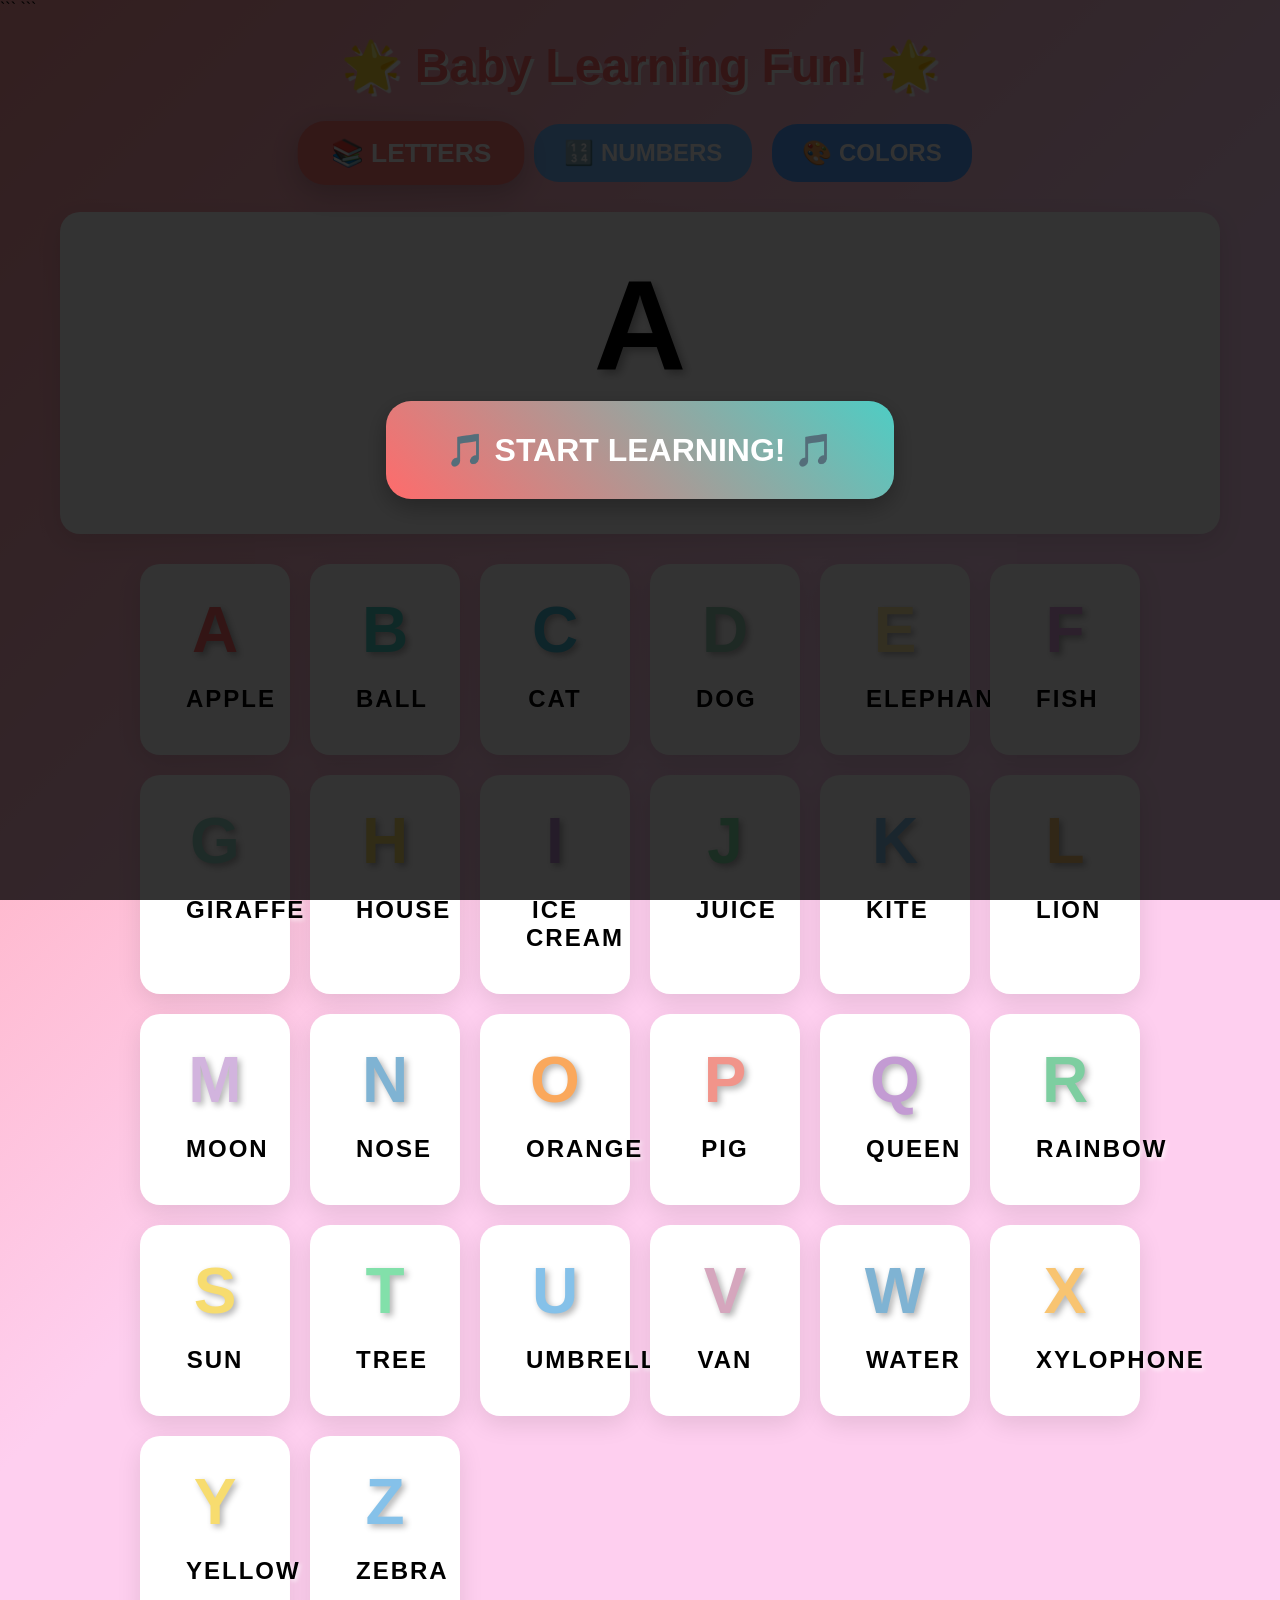
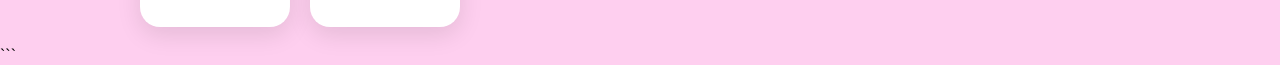
==== commit 1f35aba8: "Update index.html" ====
--- a/index.html
+++ b/index.html
@@ -12,9 +12,8 @@
             box-sizing: border-box;
         }
 
-```
     body {
-        font-family: 'Comic Sans MS', cursive, sans-serif;
+        font-family: Arial, sans-serif;
         background: linear-gradient(135deg, #ff9a9e 0%, #fecfef 50%, #fecfef 100%);
         min-height: 100vh;
         user-select: none;
@@ -133,14 +132,20 @@
         font-weight: bold;
         margin-bottom: 15px;
         line-height: 1;
+        text-shadow: 3px 3px 6px rgba(0,0,0,0.3);
     }
 
     .item-label {
         font-size: 1.5rem;
         font-weight: bold;
-        color: #333;
+        color: #000;
         text-transform: uppercase;
         letter-spacing: 2px;
+        text-shadow: 2px 2px 4px rgba(255,255,255,0.8);
+        background: rgba(255,255,255,0.9);
+        padding: 8px 12px;
+        border-radius: 10px;
+        margin-top: 10px;
     }
 
     .color-item {
@@ -166,14 +171,20 @@
         font-weight: bold;
         margin-bottom: 20px;
         animation: pulse 2s infinite;
+        text-shadow: 4px 4px 8px rgba(0,0,0,0.3);
     }
 
     .current-label {
         font-size: 2.5rem;
         font-weight: bold;
-        color: #333;
+        color: #000;
         text-transform: uppercase;
         letter-spacing: 3px;
+        text-shadow: 3px 3px 6px rgba(255,255,255,0.9);
+        background: rgba(255,255,255,0.95);
+        padding: 15px 25px;
+        border-radius: 15px;
+        display: inline-block;
     }
 
     @keyframes pulse {
@@ -199,7 +210,42 @@
         opacity: 1;
     }
 
-    @media (max-width: 768px) {
+    .start-overlay {
+        position: fixed;
+        top: 0;
+        left: 0;
+        width: 100%;
+        height: 100%;
+        background: rgba(0,0,0,0.8);
+        display: flex;
+        justify-content: center;
+        align-items: center;
+        z-index: 1000;
+    }
+
+    .start-button {
+        background: linear-gradient(45deg, #ff6b6b, #4ecdc4);
+        color: white;
+        border: none;
+        padding: 30px 60px;
+        font-size: 2rem;
+        border-radius: 25px;
+        cursor: pointer;
+        font-weight: bold;
+        text-transform: uppercase;
+        box-shadow: 0 8px 25px rgba(0,0,0,0.3);
+        transition: transform 0.3s ease;
+    }
+
+    .start-button:hover {
+        transform: scale(1.05);
+    }
+
+    .hidden {
+        display: none;
+    }
+
+        @media (max-width: 768px) {
         .header h1 {
             font-size: 2rem;
         }
@@ -212,19 +258,28 @@
         }
         .current-label {
             font-size: 1.8rem;
+            padding: 12px 20px;
         }
         .item-display {
             font-size: 3rem;
         }
+        .item-label {
+            font-size: 1.2rem;
+            padding: 6px 10px;
+        }
     }
 </style>
 ```
 
 </head>
 <body>
-    <div class="sound-indicator" id="soundIndicator">Playing Sound! 🔊</div>
+    <div class="start-overlay" id="startOverlay">
+        <button class="start-button" onclick="startApp()">🎵 Start Learning! 🎵</button>
+    </div>
 
 ```
+<div class="sound-indicator" id="soundIndicator">Playing Sound! 🔊</div>
+
 <div class="container">
     <div class="header">
         <h1>🌟 Baby Learning Fun! 🌟</h1>
@@ -266,10 +321,49 @@
 <script>
     // Audio context for sound generation
     let audioContext;
+    let speechEnabled = false;
     
     function initAudio() {
         if (!audioContext) {
             audioContext = new (window.AudioContext || window.webkitAudioContext)();
+        }
+    }
+
+    function speak(text) {
+        if ('speechSynthesis' in window) {
+            // Cancel any ongoing speech
+            speechSynthesis.cancel();
+            
+            const utterance = new SpeechSynthesisUtterance(text);
+            utterance.rate = 0.7; // Slower for babies
+            utterance.pitch = 1.2; // Higher pitch for children
+            utterance.volume = 0.8;
+            
+            // Try to use a child-friendly voice if available
+            const voices = speechSynthesis.getVoices();
+            const preferredVoice = voices.find(voice => 
+                voice.name.includes('Google') || 
+                voice.name.includes('Microsoft') ||
+                voice.lang.includes('en')
+            );
+            if (preferredVoice) {
+                utterance.voice = preferredVoice;
+            }
+            
+            speechSynthesis.speak(utterance);
+            showSoundIndicator();
+        }
+    }
+
+    function startApp() {
+        initAudio();
+        speechEnabled = true;
+        document.getElementById('startOverlay').classList.add('hidden');
+        playChord([261.63, 329.63, 392.00], 1000); // Welcome chord
+        
+        // Load voices for speech synthesis
+        if ('speechSynthesis' in window) {
+            speechSynthesis.getVoices();
         }
     }
 
@@ -351,16 +445,16 @@
 
     // Colors data
     const colors = [
-        {name: 'Red', hex: '#ff6b6b'},
-        {name: 'Blue', hex: '#74b9ff'},
-        {name: 'Yellow', hex: '#fdcb6e'},
-        {name: 'Green', hex: '#6c5ce7'},
-        {name: 'Orange', hex: '#fd79a8'},
-        {name: 'Purple', hex: '#a29bfe'},
-        {name: 'Pink', hex: '#fd79a8'},
-        {name: 'Brown', hex: '#e17055'},
-        {name: 'Black', hex: '#2d3436'},
-        {name: 'White', hex: '#ddd'}
+        {name: 'Red', hex: '#ff0000'},
+        {name: 'Blue', hex: '#0066ff'},
+        {name: 'Yellow', hex: '#ffff00'},
+        {name: 'Green', hex: '#00cc00'},
+        {name: 'Orange', hex: '#ff8800'},
+        {name: 'Purple', hex: '#8800ff'},
+        {name: 'Pink', hex: '#ff69b4'},
+        {name: 'Brown', hex: '#8b4513'},
+        {name: 'Black', hex: '#000000'},
+        {name: 'White', hex: '#ffffff'}
     ];
 
     function showTab(tabName) {
@@ -414,8 +508,10 @@
         colors.forEach(colorData => {
             const item = document.createElement('div');
             item.className = 'learning-item';
+            // Add white border for white color visibility
+            const borderStyle = colorData.name === 'White' ? 'border: 4px solid #ccc;' : '';
             item.innerHTML = `
-                <div class="color-item" style="background-color: ${colorData.hex}"></div>
+                <div class="color-item" style="background-color: ${colorData.hex}; ${borderStyle}"></div>
                 <div class="item-label">${colorData.name}</div>
             `;
             item.onclick = () => selectColor(colorData);
@@ -431,6 +527,11 @@
         // Play a musical note based on letter position
         const noteFreq = 261.63 + (letters.indexOf(letterData) * 20);
         playTone(noteFreq, 600);
+        
+        // Speak the letter and word
+        setTimeout(() => {
+            speak(`${letterData.letter}. ${letterData.letter} is for ${letterData.word}`);
+        }, 200);
     }
 
     function selectNumber(numberData) {
@@ -442,17 +543,33 @@
         const baseFreq = 261.63;
         const noteFreq = baseFreq * Math.pow(2, (parseInt(numberData.num) - 1) / 12);
         playTone(noteFreq, 600);
+        
+        // Speak the number
+        setTimeout(() => {
+            speak(`${numberData.num}. ${numberData.word}`);
+        }, 200);
     }
 
     function selectColor(colorData) {
         const colorDisplay = document.getElementById('currentColorDisplay');
         colorDisplay.style.backgroundColor = colorData.hex;
+        // Add border for white color visibility in the main display too
+        if (colorData.name === 'White') {
+            colorDisplay.style.border = '6px solid #ccc';
+        } else {
+            colorDisplay.style.border = '6px solid white';
+        }
         document.getElementById('currentColorLabel').textContent = colorData.name;
         
         // Play different tones for different colors
         const colorFreqs = [440, 493.88, 523.25, 587.33, 659.25, 698.46, 783.99, 880, 987.77, 1046.50];
         const colorIndex = colors.indexOf(colorData);
         playTone(colorFreqs[colorIndex], 600);
+        
+        // Speak the color name
+        setTimeout(() => {
+            speak(colorData.name);
+        }, 200);
     }
 
     // Initialize the app
@@ -461,9 +578,12 @@
         createNumbersGrid();
         createColorsGrid();
         
-        // Add click handlers to enable audio context (required by browsers)
-        document.addEventListener('click', initAudio, { once: true });
-        document.addEventListener('touchstart', initAudio, { once: true });
+        // Load speech synthesis voices
+        if ('speechSynthesis' in window) {
+            speechSynthesis.addEventListener('voiceschanged', () => {
+                // Voices are now loaded
+            });
+        }
     }
 
     // Start the app when page loads
@@ -472,4 +592,4 @@
 ```
 
 </body>
-</html>
+</html>
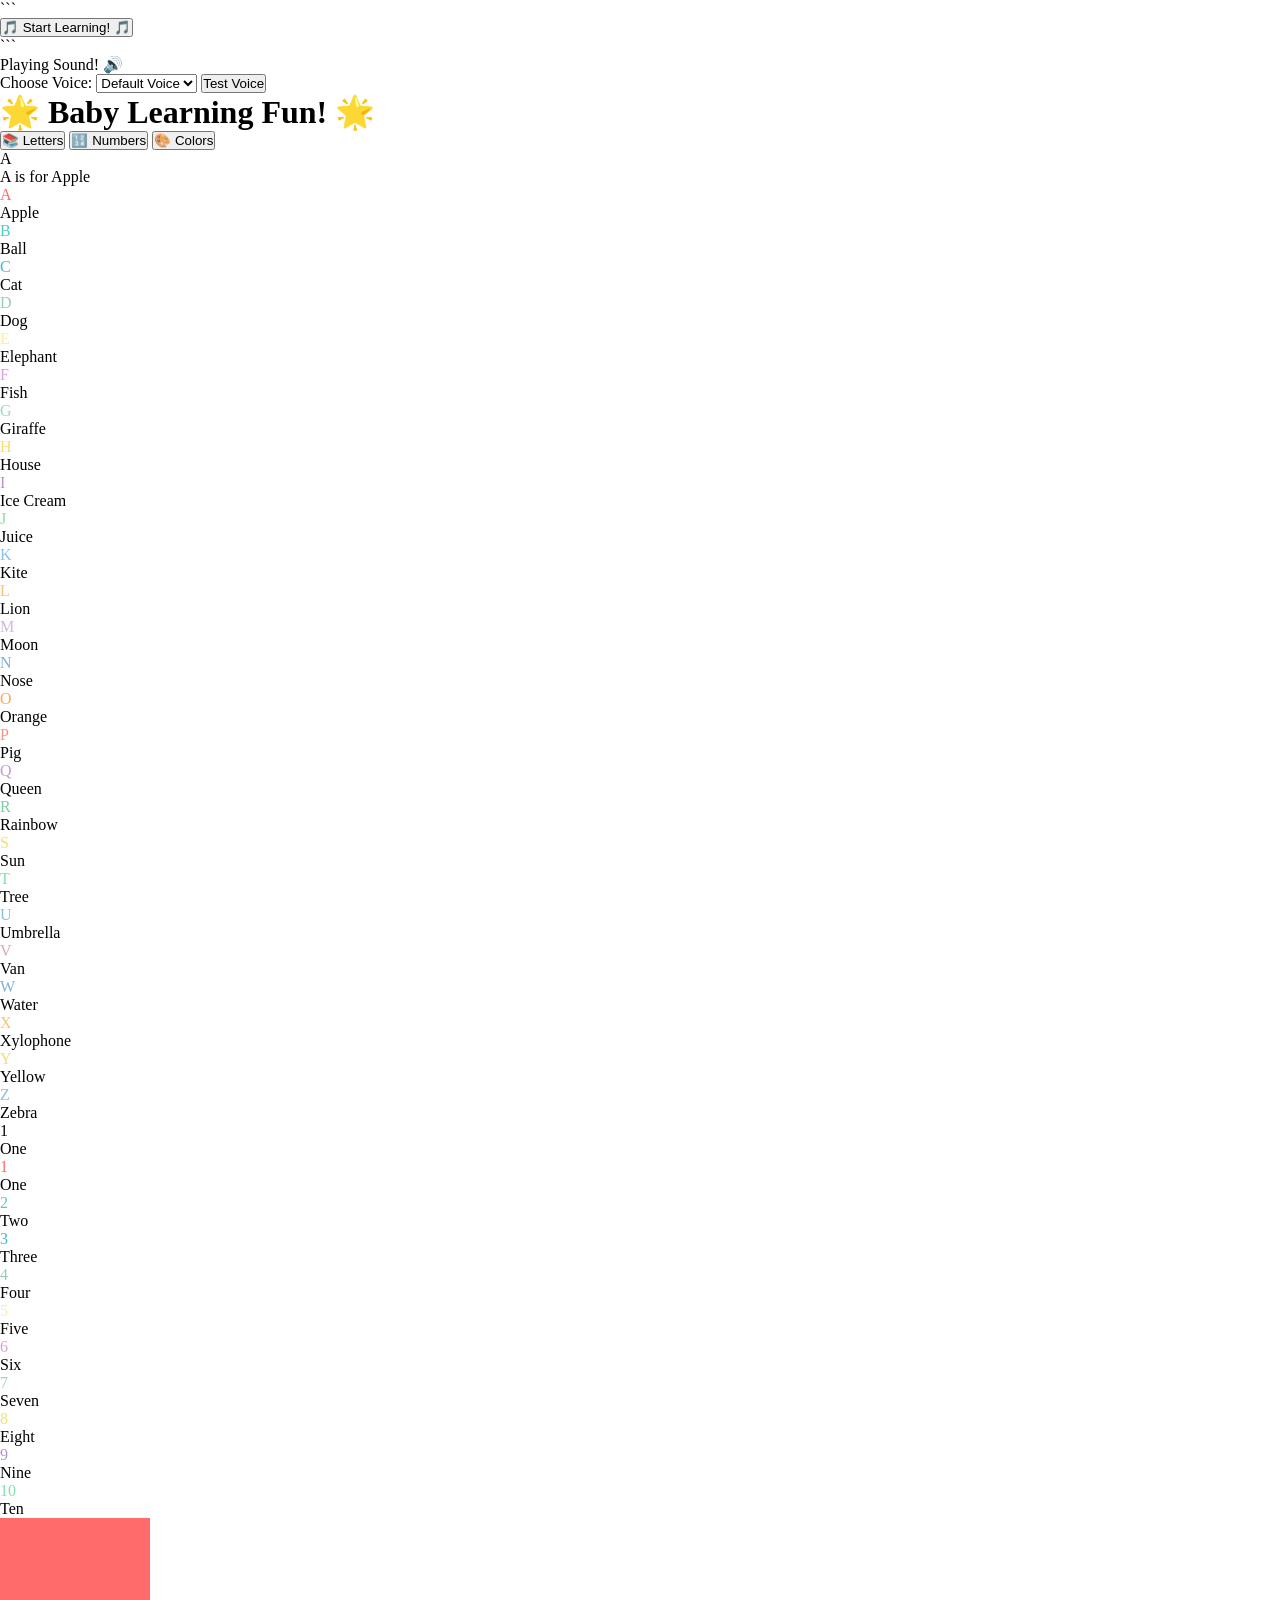
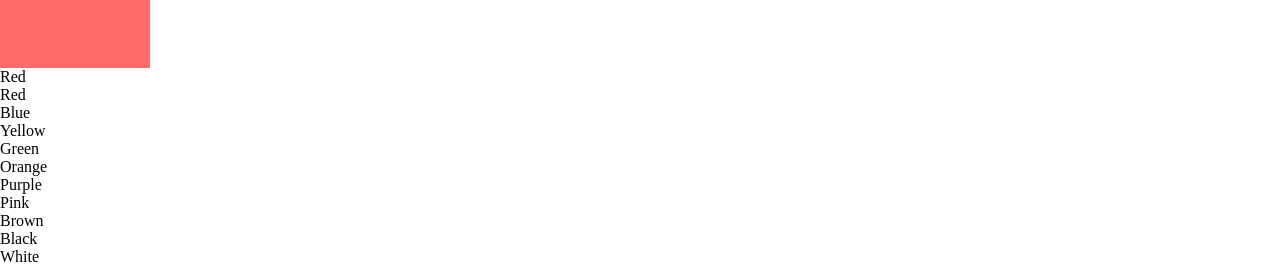
==== commit 0651de18: "Update index.html" ====
--- a/index.html
+++ b/index.html
@@ -10,8 +10,11 @@
             margin: 0;
             padding: 0;
             box-sizing: border-box;
-        }
-
+        .sound-indicator.show {
+            opacity: 1;
+        }
+
+```
     body {
         font-family: Arial, sans-serif;
         background: linear-gradient(135deg, #ff9a9e 0%, #fecfef 50%, #fecfef 100%);
@@ -206,8 +209,41 @@
         transition: opacity 0.3s ease;
     }
 
-    .sound-indicator.show {
-        opacity: 1;
+    .voice-selector {
+        position: fixed;
+        top: 80px;
+        right: 20px;
+        background: white;
+        padding: 15px;
+        border-radius: 10px;
+        box-shadow: 0 4px 15px rgba(0,0,0,0.2);
+        z-index: 100;
+    }
+
+    .voice-selector select {
+        width: 200px;
+        padding: 8px;
+        border: 2px solid #ff6b6b;
+        border-radius: 5px;
+        font-size: 14px;
+    }
+
+    .voice-selector label {
+        display: block;
+        margin-bottom: 5px;
+        font-weight: bold;
+        color: #333;
+    }
+
+    .test-voice-btn {
+        margin-top: 8px;
+        padding: 6px 12px;
+        background: #4ecdc4;
+        color: white;
+        border: none;
+        border-radius: 5px;
+        cursor: pointer;
+        font-size: 12px;
     }
 
     .start-overlay {
@@ -280,6 +316,14 @@
 ```
 <div class="sound-indicator" id="soundIndicator">Playing Sound! 🔊</div>
 
+<div class="voice-selector">
+    <label for="voiceSelect">Choose Voice:</label>
+    <select id="voiceSelect" onchange="changeVoice()">
+        <option value="">Default Voice</option>
+    </select>
+    <button class="test-voice-btn" onclick="testVoice()">Test Voice</button>
+</div>
+
 <div class="container">
     <div class="header">
         <h1>🌟 Baby Learning Fun! 🌟</h1>
@@ -322,11 +366,43 @@
     // Audio context for sound generation
     let audioContext;
     let speechEnabled = false;
+    let selectedVoice = null;
     
     function initAudio() {
         if (!audioContext) {
             audioContext = new (window.AudioContext || window.webkitAudioContext)();
         }
+    }
+
+    function populateVoices() {
+        const voices = speechSynthesis.getVoices();
+        const voiceSelect = document.getElementById('voiceSelect');
+        
+        // Clear existing options except the first one
+        voiceSelect.innerHTML = '<option value="">Default Voice</option>';
+        
+        // Add all available voices
+        voices.forEach((voice, index) => {
+            const option = document.createElement('option');
+            option.value = index;
+            option.textContent = `${voice.name} (${voice.lang})`;
+            voiceSelect.appendChild(option);
+        });
+    }
+
+    function changeVoice() {
+        const voiceSelect = document.getElementById('voiceSelect');
+        const voices = speechSynthesis.getVoices();
+        
+        if (voiceSelect.value === '') {
+            selectedVoice = null;
+        } else {
+            selectedVoice = voices[parseInt(voiceSelect.value)];
+        }
+    }
+
+    function testVoice() {
+        speak('Hello! one, two, three, red, blue, green.');
     }
 
     function speak(text) {
@@ -335,19 +411,46 @@
             speechSynthesis.cancel();
             
             const utterance = new SpeechSynthesisUtterance(text);
-            utterance.rate = 0.7; // Slower for babies
-            utterance.pitch = 1.2; // Higher pitch for children
-            utterance.volume = 0.8;
+            utterance.rate = 0.5; // Slower for babies
+            utterance.pitch = 1.5; // Higher pitch for children
+            utterance.volume = 1.0;
             
-            // Try to use a child-friendly voice if available
-            const voices = speechSynthesis.getVoices();
-            const preferredVoice = voices.find(voice => 
-                voice.name.includes('Google') || 
-                voice.name.includes('Microsoft') ||
-                voice.lang.includes('en')
-            );
-            if (preferredVoice) {
-                utterance.voice = preferredVoice;
+            // Use selected voice or find a good default
+            if (selectedVoice) {
+                utterance.voice = selectedVoice;
+            } else {
+                // Get all available voices
+                const voices = speechSynthesis.getVoices();
+                
+                // Try to find specific voices in order of preference
+                const preferredVoiceNames = [
+                    'Google US English', 
+                    'Microsoft Zira - English (United States)',
+                    'Alex', // macOS
+                    'Samantha', // macOS female
+                    'Karen', // macOS Australian
+                    'Moira', // macOS Irish
+                    'Tessa' // macOS South African
+                ];
+                
+                let defaultVoice = null;
+                
+                // First try to find a preferred voice by name
+                for (const voiceName of preferredVoiceNames) {
+                    defaultVoice = voices.find(voice => voice.name.includes(voiceName));
+                    if (defaultVoice) break;
+                }
+                
+                // If no preferred voice found, use any English voice
+                if (!defaultVoice) {
+                    defaultVoice = voices.find(voice => 
+                        voice.lang.startsWith('en') && voice.default
+                    ) || voices.find(voice => voice.lang.startsWith('en'));
+                }
+                
+                if (defaultVoice) {
+                    utterance.voice = defaultVoice;
+                }
             }
             
             speechSynthesis.speak(utterance);
@@ -363,7 +466,8 @@
         
         // Load voices for speech synthesis
         if ('speechSynthesis' in window) {
-            speechSynthesis.getVoices();
+            populateVoices();
+            speechSynthesis.addEventListener('voiceschanged', populateVoices);
         }
     }
 
@@ -508,10 +612,8 @@
         colors.forEach(colorData => {
             const item = document.createElement('div');
             item.className = 'learning-item';
-            // Add white border for white color visibility
-            const borderStyle = colorData.name === 'White' ? 'border: 4px solid #ccc;' : '';
             item.innerHTML = `
-                <div class="color-item" style="background-color: ${colorData.hex}; ${borderStyle}"></div>
+                <div class="color-item" style="background-color: ${colorData.hex}"></div>
                 <div class="item-label">${colorData.name}</div>
             `;
             item.onclick = () => selectColor(colorData);
@@ -553,23 +655,12 @@
     function selectColor(colorData) {
         const colorDisplay = document.getElementById('currentColorDisplay');
         colorDisplay.style.backgroundColor = colorData.hex;
-        // Add border for white color visibility in the main display too
-        if (colorData.name === 'White') {
-            colorDisplay.style.border = '6px solid #ccc';
-        } else {
-            colorDisplay.style.border = '6px solid white';
-        }
         document.getElementById('currentColorLabel').textContent = colorData.name;
         
         // Play different tones for different colors
         const colorFreqs = [440, 493.88, 523.25, 587.33, 659.25, 698.46, 783.99, 880, 987.77, 1046.50];
         const colorIndex = colors.indexOf(colorData);
         playTone(colorFreqs[colorIndex], 600);
-        
-        // Speak the color name
-        setTimeout(() => {
-            speak(colorData.name);
-        }, 200);
     }
 
     // Initialize the app
@@ -580,16 +671,14 @@
         
         // Load speech synthesis voices
         if ('speechSynthesis' in window) {
-            speechSynthesis.addEventListener('voiceschanged', () => {
-                // Voices are now loaded
-            });
+            populateVoices();
+            speechSynthesis.addEventListener('voiceschanged', populateVoices);
         }
     }
 
     // Start the app when page loads
     window.addEventListener('load', init);
 </script>
-```
 
 </body>
 </html>
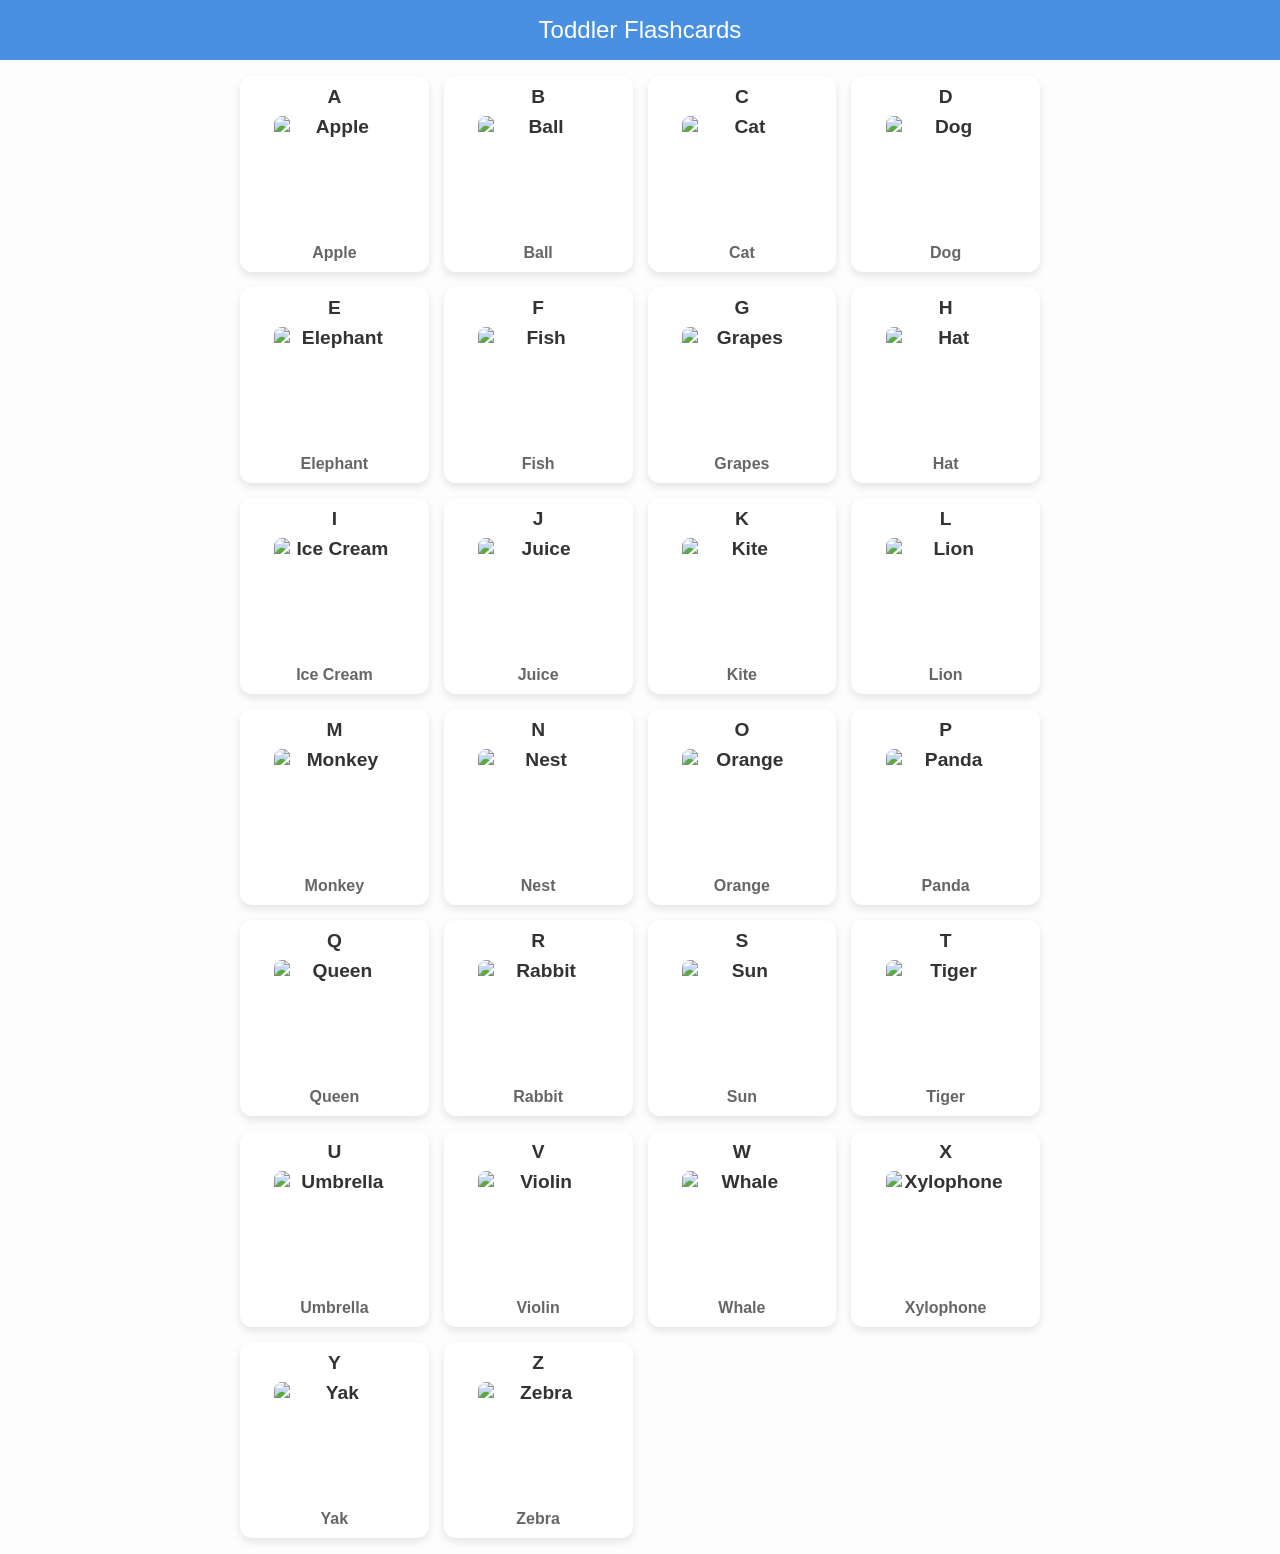
==== commit 47fe3b59: "Update index.html Update2.0" ====
--- a/index.html
+++ b/index.html
@@ -1,684 +1,131 @@
 <!DOCTYPE html>
-
 <html lang="en">
 <head>
-    <meta charset="UTF-8">
-    <meta name="viewport" content="width=device-width, initial-scale=1.0">
-    <title>Baby Learning App</title>
-    <style>
-        * {
-            margin: 0;
-            padding: 0;
-            box-sizing: border-box;
-        .sound-indicator.show {
-            opacity: 1;
-        }
+  <meta charset="UTF-8" />
+  <meta name="viewport" content="width=device-width, initial-scale=1.0" />
+  <title>Toddler Flashcards – PWA</title>
+  <link rel="manifest" href="manifest.webmanifest" />
+  <style>
+    body {
+      font-family: sans-serif;
+      margin: 0;
+      padding: 0;
+      display: flex;
+      flex-direction: column;
+      align-items: center;
+      background: #fdfdfd;
+      color: #333;
+    }
+    header {
+      background: #4a90e2;
+      color: white;
+      width: 100%;
+      padding: 1rem;
+      text-align: center;
+      font-size: 1.5rem;
+    }
+    .grid {
+      display: grid;
+      grid-template-columns: repeat(auto-fill, minmax(160px, 1fr));
+      gap: 15px;
+      width: 95%;
+      max-width: 800px;
+      margin: 1rem 0;
+    }
+    .card {
+      background: #fff;
+      border-radius: 12px;
+      padding: 10px;
+      text-align: center;
+      font-size: 1.2rem;
+      font-weight: bold;
+      cursor: pointer;
+      box-shadow: 0 4px 8px rgba(0,0,0,0.1);
+      transition: transform 0.2s;
+      display: flex;
+      flex-direction: column;
+      align-items: center;
+      justify-content: space-between;
+    }
+    .card:hover {
+      transform: scale(1.05);
+      background: #f0f8ff;
+    }
+    .card img {
+      width: 100%;
+      max-width: 120px;
+      height: 120px;
+      object-fit: cover;
+      border-radius: 8px;
+      margin: 8px 0;
+    }
+    .word {
+      font-size: 1rem;
+      color: #666;
+    }
+  </style>
+</head>
+<body>
+  <header>Toddler Flashcards</header>
+  <div class="grid" id="alphabetGrid"></div>
 
-```
-    body {
-        font-family: Arial, sans-serif;
-        background: linear-gradient(135deg, #ff9a9e 0%, #fecfef 50%, #fecfef 100%);
-        min-height: 100vh;
-        user-select: none;
-        overflow-x: hidden;
+  <script>
+    const alphabet = [
+      { letter: "A", word: "Apple", img: "https://picsum.photos/seed/apple/200" },
+      { letter: "B", word: "Ball", img: "https://picsum.photos/seed/ball/200" },
+      { letter: "C", word: "Cat", img: "https://picsum.photos/seed/cat/200" },
+      { letter: "D", word: "Dog", img: "https://picsum.photos/seed/dog/200" },
+      { letter: "E", word: "Elephant", img: "https://picsum.photos/seed/elephant/200" },
+      { letter: "F", word: "Fish", img: "https://picsum.photos/seed/fish/200" },
+      { letter: "G", word: "Grapes", img: "https://picsum.photos/seed/grapes/200" },
+      { letter: "H", word: "Hat", img: "https://picsum.photos/seed/hat/200" },
+      { letter: "I", word: "Ice Cream", img: "https://picsum.photos/seed/icecream/200" },
+      { letter: "J", word: "Juice", img: "https://picsum.photos/seed/juice/200" },
+      { letter: "K", word: "Kite", img: "https://picsum.photos/seed/kite/200" },
+      { letter: "L", word: "Lion", img: "https://picsum.photos/seed/lion/200" },
+      { letter: "M", word: "Monkey", img: "https://picsum.photos/seed/monkey/200" },
+      { letter: "N", word: "Nest", img: "https://picsum.photos/seed/nest/200" },
+      { letter: "O", word: "Orange", img: "https://picsum.photos/seed/orange/200" },
+      { letter: "P", word: "Panda", img: "https://picsum.photos/seed/panda/200" },
+      { letter: "Q", word: "Queen", img: "https://picsum.photos/seed/queen/200" },
+      { letter: "R", word: "Rabbit", img: "https://picsum.photos/seed/rabbit/200" },
+      { letter: "S", word: "Sun", img: "https://picsum.photos/seed/sun/200" },
+      { letter: "T", word: "Tiger", img: "https://picsum.photos/seed/tiger/200" },
+      { letter: "U", word: "Umbrella", img: "https://picsum.photos/seed/umbrella/200" },
+      { letter: "V", word: "Violin", img: "https://picsum.photos/seed/violin/200" },
+      { letter: "W", word: "Whale", img: "https://picsum.photos/seed/whale/200" },
+      { letter: "X", word: "Xylophone", img: "https://picsum.photos/seed/xylophone/200" },
+      { letter: "Y", word: "Yak", img: "https://picsum.photos/seed/yak/200" },
+      { letter: "Z", word: "Zebra", img: "https://picsum.photos/seed/zebra/200" }
+    ];
+
+    const grid = document.getElementById("alphabetGrid");
+
+    alphabet.forEach((item) => {
+      const card = document.createElement("div");
+      card.className = "card";
+      card.innerHTML = `
+        <div class="letter">${item.letter}</div>
+        <img src="${item.img}" alt="${item.word}">
+        <div class="word">${item.word}</div>
+      `;
+      card.onclick = () => speak(`${item.letter}, ${item.word}`);
+      grid.appendChild(card);
+    });
+
+    function speak(text) {
+      const utterance = new SpeechSynthesisUtterance(text);
+      utterance.lang = "en-US";
+      speechSynthesis.cancel();
+      speechSynthesis.speak(utterance);
     }
 
-    .container {
-        max-width: 1200px;
-        margin: 0 auto;
-        padding: 20px;
-    }
-
-    .header {
-        text-align: center;
-        margin-bottom: 30px;
-    }
-
-    .header h1 {
-        font-size: 3rem;
-        color: #ff6b6b;
-        text-shadow: 3px 3px 0px #fff;
-        margin-bottom: 10px;
-        animation: bounce 2s infinite;
-    }
-
-    @keyframes bounce {
-        0%, 20%, 50%, 80%, 100% { transform: translateY(0); }
-        40% { transform: translateY(-10px); }
-        60% { transform: translateY(-5px); }
-    }
-
-    .tabs {
-        display: flex;
-        justify-content: center;
-        gap: 20px;
-        margin-bottom: 30px;
-        flex-wrap: wrap;
-    }
-
-    .tab {
-        padding: 15px 30px;
-        font-size: 1.5rem;
-        border: none;
-        border-radius: 25px;
-        cursor: pointer;
-        transition: all 0.3s ease;
-        font-weight: bold;
-        text-transform: uppercase;
-    }
-
-    .tab.letters {
-        background: #ff7675;
-        color: white;
-    }
-
-    .tab.numbers {
-        background: #74b9ff;
-        color: white;
-    }
-
-    .tab.colors {
-        background: #55a3ff;
-        color: white;
-    }
-
-    .tab.active {
-        transform: scale(1.1);
-        box-shadow: 0 8px 25px rgba(0,0,0,0.2);
-    }
-
-    .content {
-        display: none;
-        animation: fadeIn 0.5s ease;
-    }
-
-    .content.active {
-        display: block;
-    }
-
-    @keyframes fadeIn {
-        from { opacity: 0; transform: translateY(20px); }
-        to { opacity: 1; transform: translateY(0); }
-    }
-
-    .grid {
-        display: grid;
-        grid-template-columns: repeat(auto-fit, minmax(150px, 1fr));
-        gap: 20px;
-        max-width: 1000px;
-        margin: 0 auto;
-    }
-
-    .learning-item {
-        background: white;
-        border-radius: 20px;
-        padding: 30px;
-        text-align: center;
-        cursor: pointer;
-        transition: all 0.3s ease;
-        box-shadow: 0 8px 25px rgba(0,0,0,0.1);
-        border: 4px solid transparent;
-    }
-
-    .learning-item:hover {
-        transform: scale(1.05) rotate(2deg);
-        box-shadow: 0 12px 35px rgba(0,0,0,0.2);
-        border-color: #ff6b6b;
-    }
-
-    .learning-item:active {
-        transform: scale(0.95);
-    }
-
-    .item-display {
-        font-size: 4rem;
-        font-weight: bold;
-        margin-bottom: 15px;
-        line-height: 1;
-        text-shadow: 3px 3px 6px rgba(0,0,0,0.3);
-    }
-
-    .item-label {
-        font-size: 1.5rem;
-        font-weight: bold;
-        color: #000;
-        text-transform: uppercase;
-        letter-spacing: 2px;
-        text-shadow: 2px 2px 4px rgba(255,255,255,0.8);
-        background: rgba(255,255,255,0.9);
-        padding: 8px 12px;
-        border-radius: 10px;
-        margin-top: 10px;
-    }
-
-    .color-item {
-        width: 120px;
-        height: 120px;
-        border-radius: 50%;
-        margin: 0 auto 15px;
-        border: 6px solid white;
-        box-shadow: 0 4px 15px rgba(0,0,0,0.2);
-    }
-
-    .current-display {
-        background: white;
-        border-radius: 20px;
-        padding: 40px;
-        text-align: center;
-        margin-bottom: 30px;
-        box-shadow: 0 8px 25px rgba(0,0,0,0.1);
-    }
-
-    .current-item {
-        font-size: 8rem;
-        font-weight: bold;
-        margin-bottom: 20px;
-        animation: pulse 2s infinite;
-        text-shadow: 4px 4px 8px rgba(0,0,0,0.3);
-    }
-
-    .current-label {
-        font-size: 2.5rem;
-        font-weight: bold;
-        color: #000;
-        text-transform: uppercase;
-        letter-spacing: 3px;
-        text-shadow: 3px 3px 6px rgba(255,255,255,0.9);
-        background: rgba(255,255,255,0.95);
-        padding: 15px 25px;
-        border-radius: 15px;
-        display: inline-block;
-    }
-
-    @keyframes pulse {
-        0% { transform: scale(1); }
-        50% { transform: scale(1.1); }
-        100% { transform: scale(1); }
-    }
-
-    .sound-indicator {
-        position: fixed;
-        top: 20px;
-        right: 20px;
-        background: #ff6b6b;
-        color: white;
-        padding: 10px 20px;
-        border-radius: 20px;
-        font-weight: bold;
-        opacity: 0;
-        transition: opacity 0.3s ease;
-    }
-
-    .voice-selector {
-        position: fixed;
-        top: 80px;
-        right: 20px;
-        background: white;
-        padding: 15px;
-        border-radius: 10px;
-        box-shadow: 0 4px 15px rgba(0,0,0,0.2);
-        z-index: 100;
-    }
-
-    .voice-selector select {
-        width: 200px;
-        padding: 8px;
-        border: 2px solid #ff6b6b;
-        border-radius: 5px;
-        font-size: 14px;
-    }
-
-    .voice-selector label {
-        display: block;
-        margin-bottom: 5px;
-        font-weight: bold;
-        color: #333;
-    }
-
-    .test-voice-btn {
-        margin-top: 8px;
-        padding: 6px 12px;
-        background: #4ecdc4;
-        color: white;
-        border: none;
-        border-radius: 5px;
-        cursor: pointer;
-        font-size: 12px;
-    }
-
-    .start-overlay {
-        position: fixed;
-        top: 0;
-        left: 0;
-        width: 100%;
-        height: 100%;
-        background: rgba(0,0,0,0.8);
-        display: flex;
-        justify-content: center;
-        align-items: center;
-        z-index: 1000;
-    }
-
-    .start-button {
-        background: linear-gradient(45deg, #ff6b6b, #4ecdc4);
-        color: white;
-        border: none;
-        padding: 30px 60px;
-        font-size: 2rem;
-        border-radius: 25px;
-        cursor: pointer;
-        font-weight: bold;
-        text-transform: uppercase;
-        box-shadow: 0 8px 25px rgba(0,0,0,0.3);
-        transition: transform 0.3s ease;
-    }
-
-    .start-button:hover {
-        transform: scale(1.05);
-    }
-
-    .hidden {
-        display: none;
-    }
-
-        @media (max-width: 768px) {
-        .header h1 {
-            font-size: 2rem;
-        }
-        .tab {
-            padding: 12px 20px;
-            font-size: 1.2rem;
-        }
-        .current-item {
-            font-size: 5rem;
-        }
-        .current-label {
-            font-size: 1.8rem;
-            padding: 12px 20px;
-        }
-        .item-display {
-            font-size: 3rem;
-        }
-        .item-label {
-            font-size: 1.2rem;
-            padding: 6px 10px;
-        }
-    }
-</style>
-```
-
-</head>
-<body>
-    <div class="start-overlay" id="startOverlay">
-        <button class="start-button" onclick="startApp()">🎵 Start Learning! 🎵</button>
-    </div>
-
-```
-<div class="sound-indicator" id="soundIndicator">Playing Sound! 🔊</div>
-
-<div class="voice-selector">
-    <label for="voiceSelect">Choose Voice:</label>
-    <select id="voiceSelect" onchange="changeVoice()">
-        <option value="">Default Voice</option>
-    </select>
-    <button class="test-voice-btn" onclick="testVoice()">Test Voice</button>
-</div>
-
-<div class="container">
-    <div class="header">
-        <h1>🌟 Baby Learning Fun! 🌟</h1>
-    </div>
-
-    <div class="tabs">
-        <button class="tab letters active" onclick="showTab('letters')">📚 Letters</button>
-        <button class="tab numbers" onclick="showTab('numbers')">🔢 Numbers</button>
-        <button class="tab colors" onclick="showTab('colors')">🎨 Colors</button>
-    </div>
-
-    <div id="letters" class="content active">
-        <div class="current-display">
-            <div class="current-item" id="currentLetter">A</div>
-            <div class="current-label" id="currentLetterLabel">A is for Apple</div>
-        </div>
-        <div class="grid" id="lettersGrid"></div>
-    </div>
-
-    <div id="numbers" class="content">
-        <div class="current-display">
-            <div class="current-item" id="currentNumber">1</div>
-            <div class="current-label" id="currentNumberLabel">One</div>
-        </div>
-        <div class="grid" id="numbersGrid"></div>
-    </div>
-
-    <div id="colors" class="content">
-        <div class="current-display">
-            <div class="current-item">
-                <div class="color-item" id="currentColorDisplay" style="background-color: #ff6b6b; width: 150px; height: 150px;"></div>
-            </div>
-            <div class="current-label" id="currentColorLabel">Red</div>
-        </div>
-        <div class="grid" id="colorsGrid"></div>
-    </div>
-</div>
-
-<script>
-    // Audio context for sound generation
-    let audioContext;
-    let speechEnabled = false;
-    let selectedVoice = null;
-    
-    function initAudio() {
-        if (!audioContext) {
-            audioContext = new (window.AudioContext || window.webkitAudioContext)();
-        }
-    }
-
-    function populateVoices() {
-        const voices = speechSynthesis.getVoices();
-        const voiceSelect = document.getElementById('voiceSelect');
-        
-        // Clear existing options except the first one
-        voiceSelect.innerHTML = '<option value="">Default Voice</option>';
-        
-        // Add all available voices
-        voices.forEach((voice, index) => {
-            const option = document.createElement('option');
-            option.value = index;
-            option.textContent = `${voice.name} (${voice.lang})`;
-            voiceSelect.appendChild(option);
-        });
-    }
-
-    function changeVoice() {
-        const voiceSelect = document.getElementById('voiceSelect');
-        const voices = speechSynthesis.getVoices();
-        
-        if (voiceSelect.value === '') {
-            selectedVoice = null;
-        } else {
-            selectedVoice = voices[parseInt(voiceSelect.value)];
-        }
-    }
-
-    function testVoice() {
-        speak('Hello! one, two, three, red, blue, green.');
-    }
-
-    function speak(text) {
-        if ('speechSynthesis' in window) {
-            // Cancel any ongoing speech
-            speechSynthesis.cancel();
-            
-            const utterance = new SpeechSynthesisUtterance(text);
-            utterance.rate = 0.5; // Slower for babies
-            utterance.pitch = 1.5; // Higher pitch for children
-            utterance.volume = 1.0;
-            
-            // Use selected voice or find a good default
-            if (selectedVoice) {
-                utterance.voice = selectedVoice;
-            } else {
-                // Get all available voices
-                const voices = speechSynthesis.getVoices();
-                
-                // Try to find specific voices in order of preference
-                const preferredVoiceNames = [
-                    'Google US English', 
-                    'Microsoft Zira - English (United States)',
-                    'Alex', // macOS
-                    'Samantha', // macOS female
-                    'Karen', // macOS Australian
-                    'Moira', // macOS Irish
-                    'Tessa' // macOS South African
-                ];
-                
-                let defaultVoice = null;
-                
-                // First try to find a preferred voice by name
-                for (const voiceName of preferredVoiceNames) {
-                    defaultVoice = voices.find(voice => voice.name.includes(voiceName));
-                    if (defaultVoice) break;
-                }
-                
-                // If no preferred voice found, use any English voice
-                if (!defaultVoice) {
-                    defaultVoice = voices.find(voice => 
-                        voice.lang.startsWith('en') && voice.default
-                    ) || voices.find(voice => voice.lang.startsWith('en'));
-                }
-                
-                if (defaultVoice) {
-                    utterance.voice = defaultVoice;
-                }
-            }
-            
-            speechSynthesis.speak(utterance);
-            showSoundIndicator();
-        }
-    }
-
-    function startApp() {
-        initAudio();
-        speechEnabled = true;
-        document.getElementById('startOverlay').classList.add('hidden');
-        playChord([261.63, 329.63, 392.00], 1000); // Welcome chord
-        
-        // Load voices for speech synthesis
-        if ('speechSynthesis' in window) {
-            populateVoices();
-            speechSynthesis.addEventListener('voiceschanged', populateVoices);
-        }
-    }
-
-    function playTone(frequency, duration = 500) {
-        initAudio();
-        const oscillator = audioContext.createOscillator();
-        const gainNode = audioContext.createGain();
-        
-        oscillator.connect(gainNode);
-        gainNode.connect(audioContext.destination);
-        
-        oscillator.frequency.setValueAtTime(frequency, audioContext.currentTime);
-        oscillator.type = 'sine';
-        
-        gainNode.gain.setValueAtTime(0.3, audioContext.currentTime);
-        gainNode.gain.exponentialRampToValueAtTime(0.01, audioContext.currentTime + duration / 1000);
-        
-        oscillator.start(audioContext.currentTime);
-        oscillator.stop(audioContext.currentTime + duration / 1000);
-        
-        showSoundIndicator();
-    }
-
-    function playChord(frequencies, duration = 800) {
-        frequencies.forEach((freq, index) => {
-            setTimeout(() => playTone(freq, duration - (index * 100)), index * 100);
-        });
-    }
-
-    function showSoundIndicator() {
-        const indicator = document.getElementById('soundIndicator');
-        indicator.classList.add('show');
-        setTimeout(() => indicator.classList.remove('show'), 1000);
-    }
-
-    // Letters data
-    const letters = [
-        {letter: 'A', word: 'Apple', color: '#ff6b6b'},
-        {letter: 'B', word: 'Ball', color: '#4ecdc4'},
-        {letter: 'C', word: 'Cat', color: '#45b7d1'},
-        {letter: 'D', word: 'Dog', color: '#96ceb4'},
-        {letter: 'E', word: 'Elephant', color: '#ffeaa7'},
-        {letter: 'F', word: 'Fish', color: '#dda0dd'},
-        {letter: 'G', word: 'Giraffe', color: '#98d8c8'},
-        {letter: 'H', word: 'House', color: '#f7dc6f'},
-        {letter: 'I', word: 'Ice Cream', color: '#bb8fce'},
-        {letter: 'J', word: 'Juice', color: '#82e0aa'},
-        {letter: 'K', word: 'Kite', color: '#85c1e9'},
-        {letter: 'L', word: 'Lion', color: '#f8c471'},
-        {letter: 'M', word: 'Moon', color: '#d2b4de'},
-        {letter: 'N', word: 'Nose', color: '#7fb3d3'},
-        {letter: 'O', word: 'Orange', color: '#faa85c'},
-        {letter: 'P', word: 'Pig', color: '#f1948a'},
-        {letter: 'Q', word: 'Queen', color: '#c39bd3'},
-        {letter: 'R', word: 'Rainbow', color: '#7dcea0'},
-        {letter: 'S', word: 'Sun', color: '#f7dc6f'},
-        {letter: 'T', word: 'Tree', color: '#82e0aa'},
-        {letter: 'U', word: 'Umbrella', color: '#85c1e9'},
-        {letter: 'V', word: 'Van', color: '#d5a6bd'},
-        {letter: 'W', word: 'Water', color: '#7fb3d3'},
-        {letter: 'X', word: 'Xylophone', color: '#f8c471'},
-        {letter: 'Y', word: 'Yellow', color: '#f7dc6f'},
-        {letter: 'Z', word: 'Zebra', color: '#85c1e9'}
-    ];
-
-    // Numbers data
-    const numbers = [
-        {num: '1', word: 'One', color: '#ff6b6b'},
-        {num: '2', word: 'Two', color: '#4ecdc4'},
-        {num: '3', word: 'Three', color: '#45b7d1'},
-        {num: '4', word: 'Four', color: '#96ceb4'},
-        {num: '5', word: 'Five', color: '#ffeaa7'},
-        {num: '6', word: 'Six', color: '#dda0dd'},
-        {num: '7', word: 'Seven', color: '#98d8c8'},
-        {num: '8', word: 'Eight', color: '#f7dc6f'},
-        {num: '9', word: 'Nine', color: '#bb8fce'},
-        {num: '10', word: 'Ten', color: '#82e0aa'}
-    ];
-
-    // Colors data
-    const colors = [
-        {name: 'Red', hex: '#ff0000'},
-        {name: 'Blue', hex: '#0066ff'},
-        {name: 'Yellow', hex: '#ffff00'},
-        {name: 'Green', hex: '#00cc00'},
-        {name: 'Orange', hex: '#ff8800'},
-        {name: 'Purple', hex: '#8800ff'},
-        {name: 'Pink', hex: '#ff69b4'},
-        {name: 'Brown', hex: '#8b4513'},
-        {name: 'Black', hex: '#000000'},
-        {name: 'White', hex: '#ffffff'}
-    ];
-
-    function showTab(tabName) {
-        // Hide all content
-        document.querySelectorAll('.content').forEach(content => {
-            content.classList.remove('active');
-        });
-        
-        // Remove active class from all tabs
-        document.querySelectorAll('.tab').forEach(tab => {
-            tab.classList.remove('active');
-        });
-        
-        // Show selected content and activate tab
-        document.getElementById(tabName).classList.add('active');
-        document.querySelector(`.tab.${tabName}`).classList.add('active');
-        
-        playChord([523.25, 659.25, 783.99]); // C, E, G chord
-    }
-
-    function createLettersGrid() {
-        const grid = document.getElementById('lettersGrid');
-        letters.forEach(letterData => {
-            const item = document.createElement('div');
-            item.className = 'learning-item';
-            item.innerHTML = `
-                <div class="item-display" style="color: ${letterData.color}">${letterData.letter}</div>
-                <div class="item-label">${letterData.word}</div>
-            `;
-            item.onclick = () => selectLetter(letterData);
-            grid.appendChild(item);
-        });
-    }
-
-    function createNumbersGrid() {
-        const grid = document.getElementById('numbersGrid');
-        numbers.forEach(numberData => {
-            const item = document.createElement('div');
-            item.className = 'learning-item';
-            item.innerHTML = `
-                <div class="item-display" style="color: ${numberData.color}">${numberData.num}</div>
-                <div class="item-label">${numberData.word}</div>
-            `;
-            item.onclick = () => selectNumber(numberData);
-            grid.appendChild(item);
-        });
-    }
-
-    function createColorsGrid() {
-        const grid = document.getElementById('colorsGrid');
-        colors.forEach(colorData => {
-            const item = document.createElement('div');
-            item.className = 'learning-item';
-            item.innerHTML = `
-                <div class="color-item" style="background-color: ${colorData.hex}"></div>
-                <div class="item-label">${colorData.name}</div>
-            `;
-            item.onclick = () => selectColor(colorData);
-            grid.appendChild(item);
-        });
-    }
-
-    function selectLetter(letterData) {
-        document.getElementById('currentLetter').textContent = letterData.letter;
-        document.getElementById('currentLetter').style.color = letterData.color;
-        document.getElementById('currentLetterLabel').textContent = `${letterData.letter} is for ${letterData.word}`;
-        
-        // Play a musical note based on letter position
-        const noteFreq = 261.63 + (letters.indexOf(letterData) * 20);
-        playTone(noteFreq, 600);
-        
-        // Speak the letter and word
-        setTimeout(() => {
-            speak(`${letterData.letter}. ${letterData.letter} is for ${letterData.word}`);
-        }, 200);
-    }
-
-    function selectNumber(numberData) {
-        document.getElementById('currentNumber').textContent = numberData.num;
-        document.getElementById('currentNumber').style.color = numberData.color;
-        document.getElementById('currentNumberLabel').textContent = numberData.word;
-        
-        // Play ascending notes for numbers
-        const baseFreq = 261.63;
-        const noteFreq = baseFreq * Math.pow(2, (parseInt(numberData.num) - 1) / 12);
-        playTone(noteFreq, 600);
-        
-        // Speak the number
-        setTimeout(() => {
-            speak(`${numberData.num}. ${numberData.word}`);
-        }, 200);
-    }
-
-    function selectColor(colorData) {
-        const colorDisplay = document.getElementById('currentColorDisplay');
-        colorDisplay.style.backgroundColor = colorData.hex;
-        document.getElementById('currentColorLabel').textContent = colorData.name;
-        
-        // Play different tones for different colors
-        const colorFreqs = [440, 493.88, 523.25, 587.33, 659.25, 698.46, 783.99, 880, 987.77, 1046.50];
-        const colorIndex = colors.indexOf(colorData);
-        playTone(colorFreqs[colorIndex], 600);
-    }
-
-    // Initialize the app
-    function init() {
-        createLettersGrid();
-        createNumbersGrid();
-        createColorsGrid();
-        
-        // Load speech synthesis voices
-        if ('speechSynthesis' in window) {
-            populateVoices();
-            speechSynthesis.addEventListener('voiceschanged', populateVoices);
-        }
-    }
-
-    // Start the app when page loads
-    window.addEventListener('load', init);
-</script>
-
+    // Auto read every 5 seconds
+    let i = 0;
+    setInterval(() => {
+      speak(`${alphabet[i].letter}, ${alphabet[i].word}`);
+      i = (i + 1) % alphabet.length;
+    }, 5000);
+  </script>
 </body>
-</html>+</html>
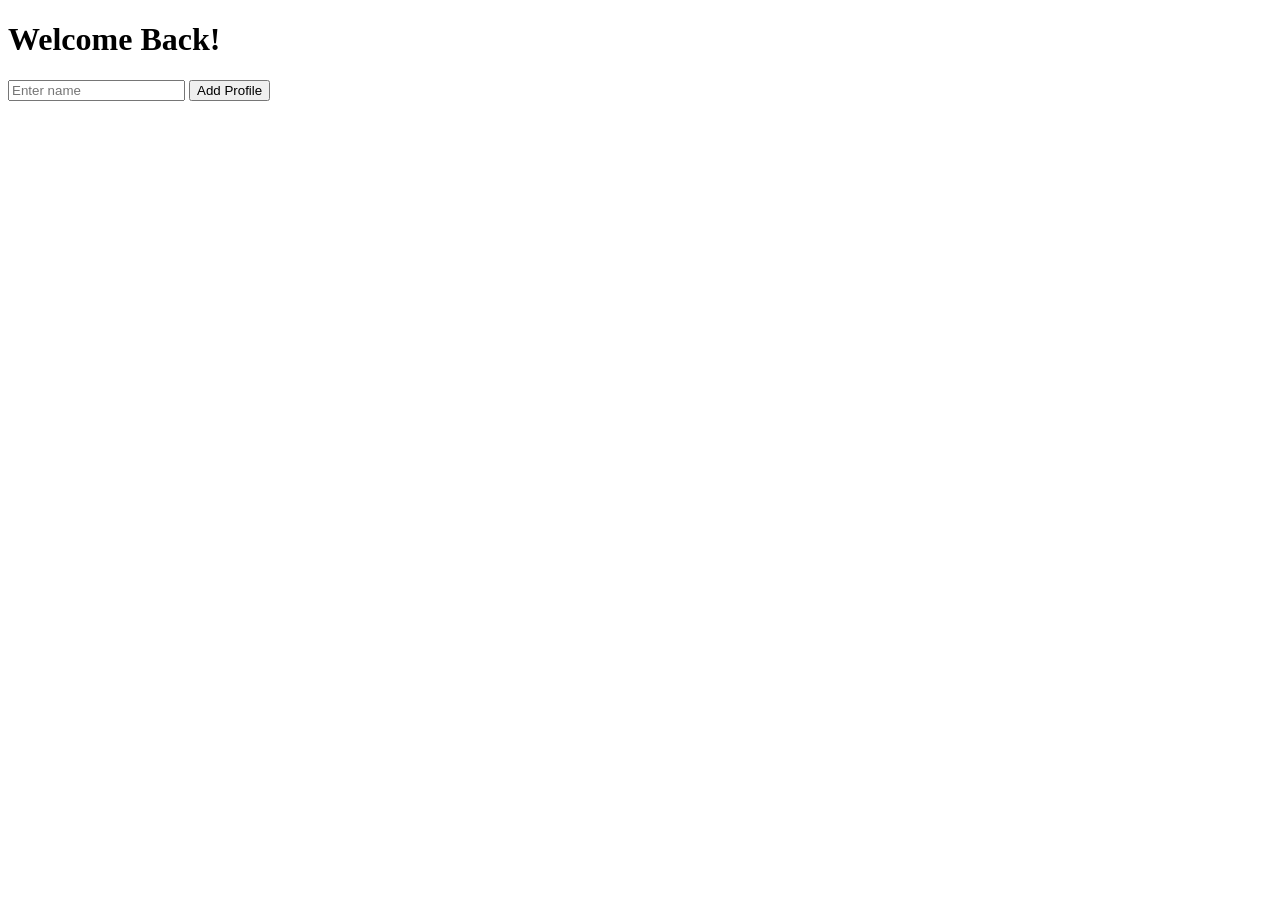
==== commit cfc44360: "Update index.html" ====
--- a/index.html
+++ b/index.html
@@ -3,129 +3,49 @@
 <head>
   <meta charset="UTF-8" />
   <meta name="viewport" content="width=device-width, initial-scale=1.0" />
-  <title>Toddler Flashcards – PWA</title>
-  <link rel="manifest" href="manifest.webmanifest" />
-  <style>
-    body {
-      font-family: sans-serif;
-      margin: 0;
-      padding: 0;
-      display: flex;
-      flex-direction: column;
-      align-items: center;
-      background: #fdfdfd;
-      color: #333;
-    }
-    header {
-      background: #4a90e2;
-      color: white;
-      width: 100%;
-      padding: 1rem;
-      text-align: center;
-      font-size: 1.5rem;
-    }
-    .grid {
-      display: grid;
-      grid-template-columns: repeat(auto-fill, minmax(160px, 1fr));
-      gap: 15px;
-      width: 95%;
-      max-width: 800px;
-      margin: 1rem 0;
-    }
-    .card {
-      background: #fff;
-      border-radius: 12px;
-      padding: 10px;
-      text-align: center;
-      font-size: 1.2rem;
-      font-weight: bold;
-      cursor: pointer;
-      box-shadow: 0 4px 8px rgba(0,0,0,0.1);
-      transition: transform 0.2s;
-      display: flex;
-      flex-direction: column;
-      align-items: center;
-      justify-content: space-between;
-    }
-    .card:hover {
-      transform: scale(1.05);
-      background: #f0f8ff;
-    }
-    .card img {
-      width: 100%;
-      max-width: 120px;
-      height: 120px;
-      object-fit: cover;
-      border-radius: 8px;
-      margin: 8px 0;
-    }
-    .word {
-      font-size: 1rem;
-      color: #666;
-    }
-  </style>
+  <title>Welcome! 👋</title>
+  <link rel="stylesheet" href="styles.css" />
 </head>
 <body>
-  <header>Toddler Flashcards</header>
-  <div class="grid" id="alphabetGrid"></div>
+  <div class="splash">
+    <h1>Welcome Back!</h1>
+    <div id="profiles"></div>
+
+    <input id="Name" placeholder="Enter name" />
+    <button onclick="addProfile()">Add Profile</button>
+  </div>
 
   <script>
-    const alphabet = [
-      { letter: "A", word: "Apple", img: "https://picsum.photos/seed/apple/200" },
-      { letter: "B", word: "Ball", img: "https://picsum.photos/seed/ball/200" },
-      { letter: "C", word: "Cat", img: "https://picsum.photos/seed/cat/200" },
-      { letter: "D", word: "Dog", img: "https://picsum.photos/seed/dog/200" },
-      { letter: "E", word: "Elephant", img: "https://picsum.photos/seed/elephant/200" },
-      { letter: "F", word: "Fish", img: "https://picsum.photos/seed/fish/200" },
-      { letter: "G", word: "Grapes", img: "https://picsum.photos/seed/grapes/200" },
-      { letter: "H", word: "Hat", img: "https://picsum.photos/seed/hat/200" },
-      { letter: "I", word: "Ice Cream", img: "https://picsum.photos/seed/icecream/200" },
-      { letter: "J", word: "Juice", img: "https://picsum.photos/seed/juice/200" },
-      { letter: "K", word: "Kite", img: "https://picsum.photos/seed/kite/200" },
-      { letter: "L", word: "Lion", img: "https://picsum.photos/seed/lion/200" },
-      { letter: "M", word: "Monkey", img: "https://picsum.photos/seed/monkey/200" },
-      { letter: "N", word: "Nest", img: "https://picsum.photos/seed/nest/200" },
-      { letter: "O", word: "Orange", img: "https://picsum.photos/seed/orange/200" },
-      { letter: "P", word: "Panda", img: "https://picsum.photos/seed/panda/200" },
-      { letter: "Q", word: "Queen", img: "https://picsum.photos/seed/queen/200" },
-      { letter: "R", word: "Rabbit", img: "https://picsum.photos/seed/rabbit/200" },
-      { letter: "S", word: "Sun", img: "https://picsum.photos/seed/sun/200" },
-      { letter: "T", word: "Tiger", img: "https://picsum.photos/seed/tiger/200" },
-      { letter: "U", word: "Umbrella", img: "https://picsum.photos/seed/umbrella/200" },
-      { letter: "V", word: "Violin", img: "https://picsum.photos/seed/violin/200" },
-      { letter: "W", word: "Whale", img: "https://picsum.photos/seed/whale/200" },
-      { letter: "X", word: "Xylophone", img: "https://picsum.photos/seed/xylophone/200" },
-      { letter: "Y", word: "Yak", img: "https://picsum.photos/seed/yak/200" },
-      { letter: "Z", word: "Zebra", img: "https://picsum.photos/seed/zebra/200" }
-    ];
+    const profilesDiv = document.getElementById('profiles');
+    let profiles = JSON.parse(localStorage.getItem('profiles')) || [];
 
-    const grid = document.getElementById("alphabetGrid");
-
-    alphabet.forEach((item) => {
-      const card = document.createElement("div");
-      card.className = "card";
-      card.innerHTML = `
-        <div class="letter">${item.letter}</div>
-        <img src="${item.img}" alt="${item.word}">
-        <div class="word">${item.word}</div>
-      `;
-      card.onclick = () => speak(`${item.letter}, ${item.word}`);
-      grid.appendChild(card);
-    });
-
-    function speak(text) {
-      const utterance = new SpeechSynthesisUtterance(text);
-      utterance.lang = "en-US";
-      speechSynthesis.cancel();
-      speechSynthesis.speak(utterance);
+    function renderProfiles() {
+      profilesDiv.innerHTML = profiles
+        .map(
+          (p, i) => `
+            <div class="profile-card" onclick="openProfile(${i})">
+              <h3>${p.name}</h3>
+              <p>Progress: ${p.progress || 0}%</p>
+            </div>`
+        )
+        .join('');
     }
 
-    // Auto read every 5 seconds
-    let i = 0;
-    setInterval(() => {
-      speak(`${alphabet[i].letter}, ${alphabet[i].word}`);
-      i = (i + 1) % alphabet.length;
-    }, 5000);
+    function addProfile() {
+      const name = document.getElementById('Name').value.trim();
+      if (!name) return;
+      profiles.push({ name, progress: 0 });
+      localStorage.setItem('profiles', JSON.stringify(profiles));
+      renderProfiles();
+      document.getElementById('Name').value = '';
+    }
+
+    function openProfile(index) {
+      localStorage.setItem('activeProfile', index);
+      window.location.href = 'dashboard.html';
+    }
+
+    renderProfiles();
   </script>
 </body>
-</html>
+</html>
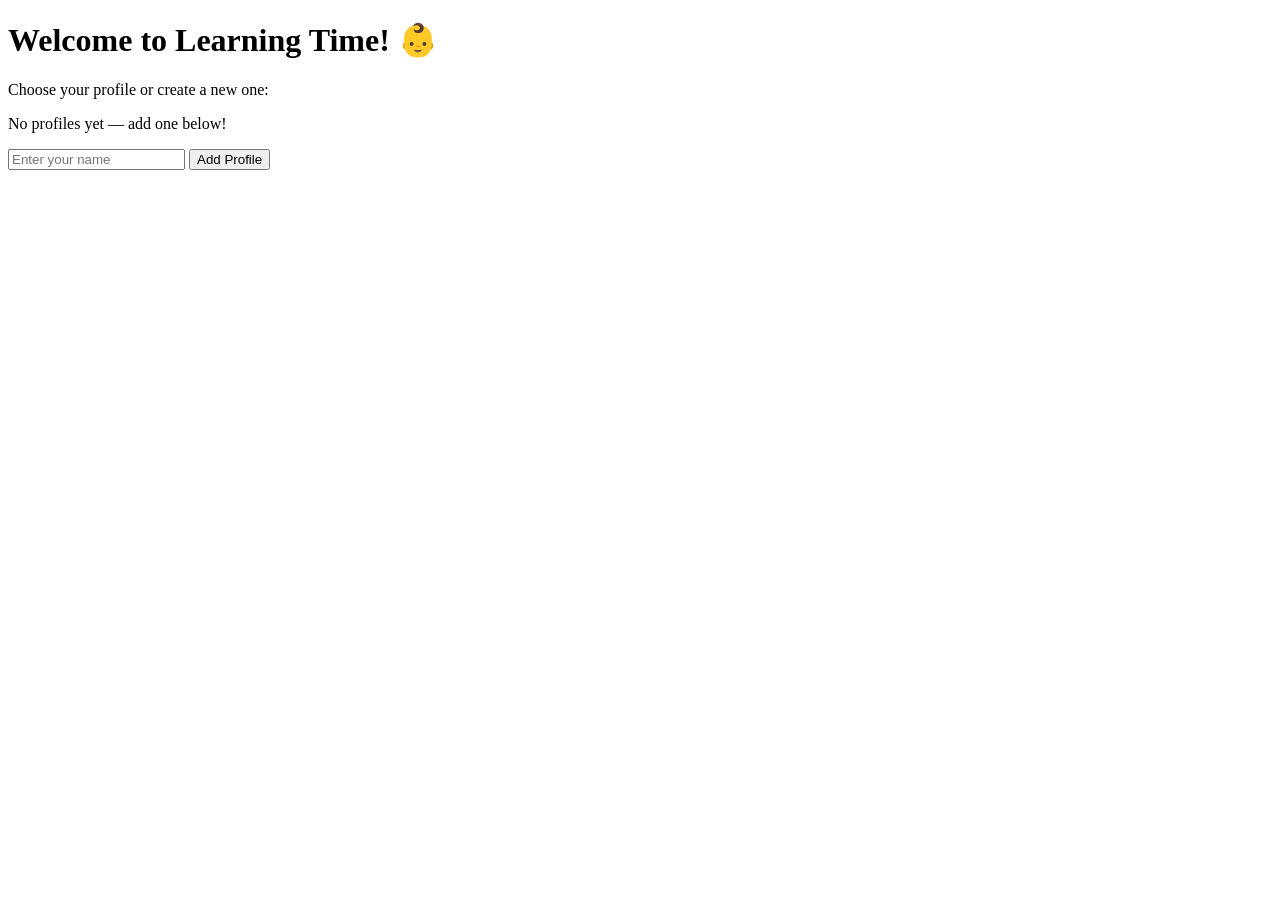
==== commit baa5c058: "Update index.html" ====
--- a/index.html
+++ b/index.html
@@ -3,16 +3,20 @@
 <head>
   <meta charset="UTF-8" />
   <meta name="viewport" content="width=device-width, initial-scale=1.0" />
-  <title>Welcome! 👋</title>
+  <title>Welcome to Learning Time! 👋</title>
   <link rel="stylesheet" href="styles.css" />
 </head>
 <body>
-  <div class="splash">
-    <h1>Welcome Back!</h1>
-    <div id="profiles"></div>
+  <div class="container">
+    <h1>Welcome to Learning Time! 👶</h1>
+    <p>Choose your profile or create a new one:</p>
 
-    <input id="Name" placeholder="Enter name" />
-    <button onclick="addProfile()">Add Profile</button>
+    <div id="profiles" class="profile-list"></div>
+
+    <div class="new-profile">
+      <input id="newName" placeholder="Enter your name" />
+      <button onclick="addProfile()">Add Profile</button>
+    </div>
   </div>
 
   <script>
@@ -20,6 +24,11 @@
     let profiles = JSON.parse(localStorage.getItem('profiles')) || [];
 
     function renderProfiles() {
+      if (profiles.length === 0) {
+        profilesDiv.innerHTML = `<p>No profiles yet — add one below!</p>`;
+        return;
+      }
+
       profilesDiv.innerHTML = profiles
         .map(
           (p, i) => `
@@ -32,12 +41,12 @@
     }
 
     function addProfile() {
-      const name = document.getElementById('Name').value.trim();
-      if (!name) return;
+      const name = document.getElementById('newName').value.trim();
+      if (!name) return alert('Please enter a name.');
       profiles.push({ name, progress: 0 });
       localStorage.setItem('profiles', JSON.stringify(profiles));
       renderProfiles();
-      document.getElementById('Name').value = '';
+      document.getElementById('newName').value = '';
     }
 
     function openProfile(index) {
